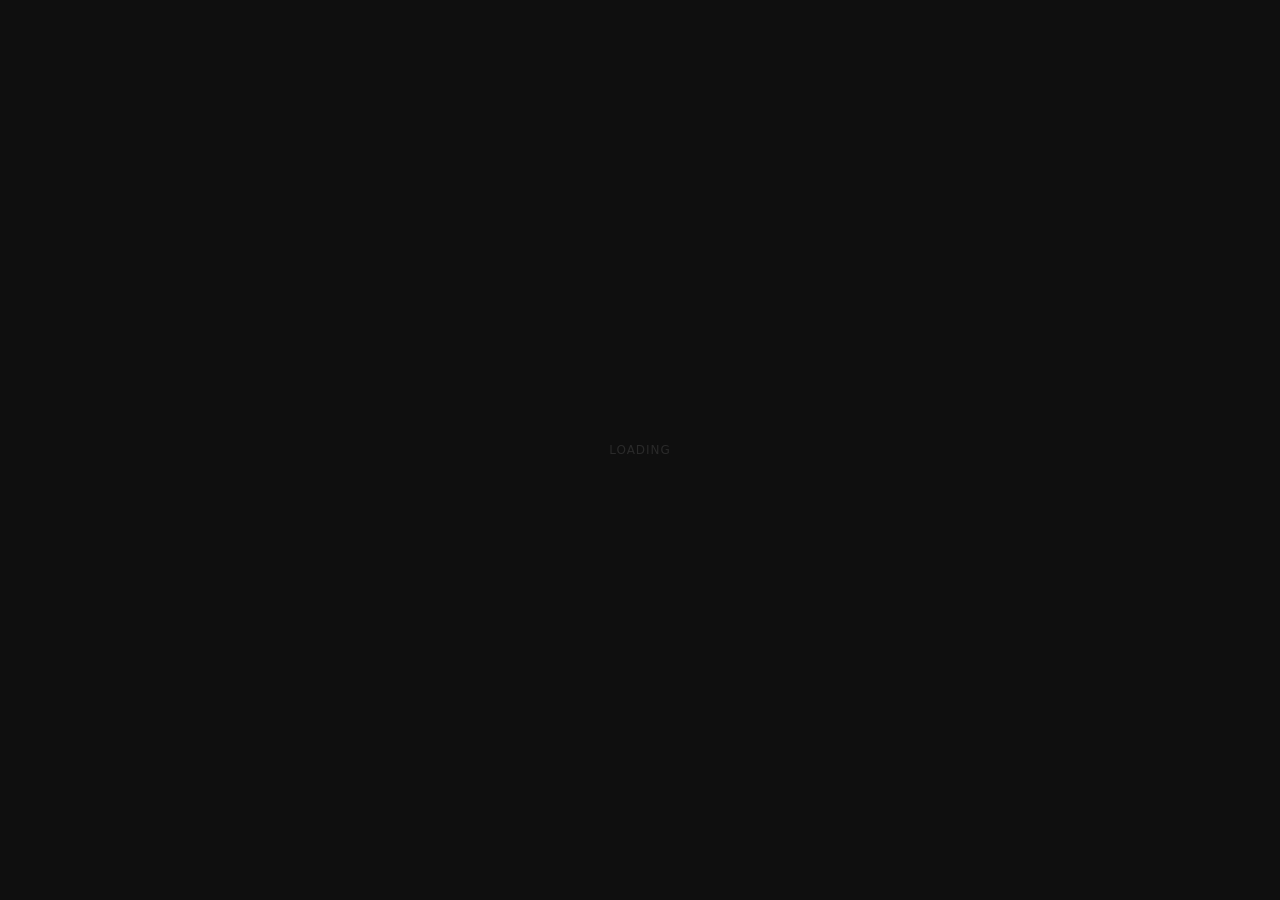
==== index.html @ 824818d0 "Initial task board deployment" ====
<!DOCTYPE html>
<html lang="en">
<head>
  <meta charset="UTF-8">
  <meta name="viewport" content="width=device-width, initial-scale=1.0">
  <title>Arun's Master Task List</title>
  <style>
    *, *::before, *::after { box-sizing: border-box; margin: 0; padding: 0; }
    html { scroll-behavior: smooth; }

    body {
      background: #0f0f0f;
      color: #e0e0e0;
      font-family: -apple-system, BlinkMacSystemFont, 'Segoe UI', 'Inter', system-ui, sans-serif;
      font-size: 14px;
      line-height: 1.5;
      min-height: 100vh;
    }

    /* ── Header ── */
    .app-header {
      position: sticky;
      top: 0;
      z-index: 50;
      background: rgba(15, 15, 15, 0.97);
      backdrop-filter: blur(14px);
      -webkit-backdrop-filter: blur(14px);
      border-bottom: 1px solid #1c1c1c;
      padding: 14px 20px;
    }

    .header-inner {
      max-width: 1160px;
      margin: 0 auto;
      display: flex;
      align-items: center;
      justify-content: space-between;
      gap: 16px;
      flex-wrap: wrap;
    }

    .header-title h1 {
      font-size: 15px;
      font-weight: 700;
      color: #f0f0f0;
      letter-spacing: -0.3px;
    }

    .header-title p {
      font-size: 11px;
      color: #505050;
      margin-top: 2px;
    }

    .header-right {
      display: flex;
      flex-direction: column;
      align-items: flex-end;
      gap: 5px;
    }

    .overall-bar {
      display: flex;
      align-items: center;
      gap: 8px;
    }

    .overall-bar .lbl { font-size: 11px; color: #606060; white-space: nowrap; }
    .overall-bar .pct { font-size: 11px; font-weight: 700; color: #4caf50; min-width: 28px; text-align: right; }

    .bar-track {
      width: 130px;
      height: 3px;
      background: #1e1e1e;
      border-radius: 2px;
      overflow: hidden;
    }

    .bar-fill {
      height: 100%;
      background: #4caf50;
      border-radius: 2px;
      transition: width 0.5s ease;
    }

    .updated-note { font-size: 10px; color: #404040; }

    /* ── Board grid ── */
    .board {
      max-width: 1160px;
      margin: 18px auto;
      padding: 0 20px 60px;
      display: grid;
      grid-template-columns: repeat(2, 1fr);
      gap: 12px;
      align-items: start;
    }

    @media (max-width: 780px) {
      .board { grid-template-columns: 1fr; padding: 0 12px 60px; }
      .header-inner { flex-direction: column; align-items: flex-start; gap: 8px; }
      .header-right { align-items: flex-start; }
      .bar-track { width: 100px; }
    }

    /* ── Section card ── */
    .section-card {
      background: #161616;
      border: 1px solid #1e1e1e;
      border-radius: 10px;
      overflow: hidden;
    }

    .completed-section { grid-column: 1 / -1; }

    .section-head {
      padding: 13px 14px 10px;
      border-bottom: 1px solid #1e1e1e;
    }

    .section-label-row {
      display: flex;
      align-items: center;
      gap: 7px;
      margin-bottom: 8px;
    }

    .s-dot { width: 7px; height: 7px; border-radius: 50%; flex-shrink: 0; }

    .s-label { font-size: 12px; font-weight: 600; letter-spacing: 0.1px; flex: 1; }

    .s-badge {
      font-size: 9px;
      font-weight: 700;
      letter-spacing: 0.5px;
      text-transform: uppercase;
      padding: 2px 7px;
      border-radius: 20px;
    }

    .section-prog { display: flex; align-items: center; gap: 7px; }
    .section-prog .cnt { font-size: 10px; color: #505050; min-width: 28px; }
    .section-prog .bar-track { flex: 1; height: 2px; }

    /* ── Task list ── */
    .tasks-wrap { padding: 5px; }

    .task-card {
      border-radius: 7px;
      border: 1px solid transparent;
      margin-bottom: 2px;
      transition: background 0.15s, border-color 0.15s;
    }

    .task-card:last-child { margin-bottom: 0; }

    .task-card:hover { background: #1b1b1b; border-color: #242424; }

    .task-card.is-done { opacity: 0.42; }
    .task-card.is-done:hover { opacity: 0.65; }

    .task-top-row {
      display: flex;
      align-items: flex-start;
      gap: 7px;
      padding: 9px 10px 9px 7px;
    }

    /* ── Custom checkbox (circle) ── */
    .cb-wrap { flex-shrink: 0; margin-top: 1px; cursor: pointer; display: flex; }
    .cb-wrap input { display: none; }

    .cb-circle {
      width: 17px;
      height: 17px;
      border-radius: 50%;
      border: 1.5px solid #2c2c2c;
      display: flex;
      align-items: center;
      justify-content: center;
      font-size: 9px;
      color: #fff;
      font-weight: bold;
      transition: all 0.15s;
      cursor: pointer;
      flex-shrink: 0;
    }

    .cb-wrap:hover .cb-circle { border-color: #4caf50; background: rgba(76,175,80,0.08); }
    .cb-wrap input:checked ~ .cb-circle { background: #4caf50; border-color: #4caf50; }

    /* ── Task info ── */
    .task-info { flex: 1; min-width: 0; cursor: pointer; user-select: none; }

    .task-name-row { display: flex; justify-content: space-between; align-items: flex-start; gap: 5px; }

    .task-name { font-size: 12.5px; font-weight: 500; color: #d8d8d8; line-height: 1.4; }
    .task-name.done { text-decoration: line-through; color: #444; }

    .expand-arrow { font-size: 8px; color: #3a3a3a; flex-shrink: 0; margin-top: 3px; transition: color 0.15s; }
    .task-card:hover .expand-arrow { color: #555; }

    .task-pills { display: flex; flex-wrap: wrap; gap: 3px; margin-top: 5px; }

    .pill {
      font-size: 9.5px;
      padding: 1px 6px;
      border-radius: 4px;
      background: #1d1d1d;
      color: #585858;
      border: 1px solid #242424;
    }

    .due-pill { font-size: 9.5px; padding: 1px 6px; border-radius: 4px; font-weight: 600; }
    .due-hot  { background: rgba(224,90,78,0.1);  color: #e05a4e; }
    .due-soon { background: rgba(212,151,58,0.1); color: #d4973a; }
    .due-norm { background: #1a1a1a; color: #505050; }
    .due-overdue {
      background: rgba(224,90,78,0.18);
      color: #e05a4e;
      border: 1px solid rgba(224,90,78,0.35);
      animation: pulse-overdue 2s ease-in-out infinite;
    }

    @keyframes pulse-overdue {
      0%, 100% { opacity: 1; }
      50%       { opacity: 0.55; }
    }

    .done-stamp { font-size: 9.5px; color: #4caf50; opacity: 0.6; }

    .mini-prog { height: 1.5px; background: #1e1e1e; border-radius: 1px; margin-top: 6px; overflow: hidden; }
    .mini-fill { height: 100%; border-radius: 1px; transition: width 0.35s ease; }

    /* ── Expanded body ── */
    .task-expanded { padding: 0 10px 10px 31px; }

    .task-desc {
      font-size: 11.5px;
      color: #505050;
      line-height: 1.55;
      padding: 8px 0;
      border-top: 1px solid #1c1c1c;
      border-bottom: 1px solid #1c1c1c;
      margin-bottom: 7px;
    }

    /* ── Steps ── */
    .steps { display: flex; flex-direction: column; }

    .step-row {
      display: flex;
      align-items: flex-start;
      gap: 7px;
      padding: 4px 0;
      cursor: pointer;
    }

    .step-row input { display: none; }

    .step-box {
      width: 13px;
      height: 13px;
      border-radius: 3px;
      border: 1px solid #282828;
      flex-shrink: 0;
      margin-top: 1px;
      display: flex;
      align-items: center;
      justify-content: center;
      font-size: 8px;
      color: #888;
      font-weight: bold;
      transition: all 0.15s;
    }

    .step-row:hover .step-box { border-color: #3a3a3a; }
    .step-row input:checked ~ .step-box { background: #242424; border-color: #363636; }

    .step-txt { font-size: 11.5px; color: #686868; line-height: 1.4; }
    .step-row.done .step-txt { text-decoration: line-through; color: #383838; }

    /* ── Empty state ── */
    .all-done-msg { text-align: center; padding: 16px; font-size: 11px; opacity: 0.45; }

    /* ── Scrollbar ── */
    ::-webkit-scrollbar { width: 5px; }
    ::-webkit-scrollbar-track { background: transparent; }
    ::-webkit-scrollbar-thumb { background: #252525; border-radius: 3px; }
    ::-webkit-scrollbar-thumb:hover { background: #333; }
  </style>
</head>
<body>
  <div id="app">
    <div style="display:flex;align-items:center;justify-content:center;height:100vh;color:#2a2a2a;font-size:12px;letter-spacing:0.08em">
      LOADING
    </div>
  </div>
  <script src="app.js"></script>
</body>
</html>
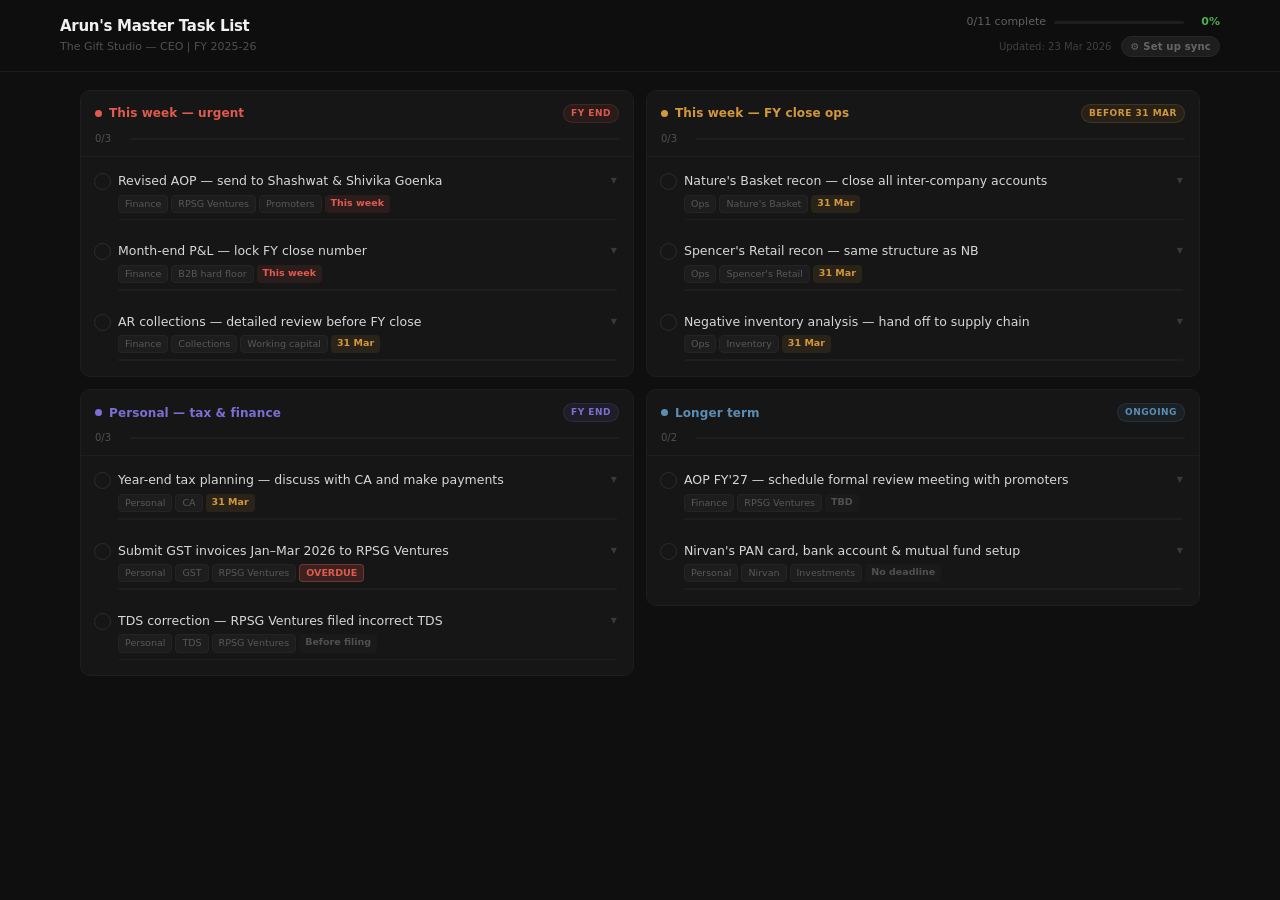
==== commit e43bb257: "Add cross-device sync via state.json" ====
--- a/index.html
+++ b/index.html
@@ -83,7 +83,7 @@
       transition: width 0.5s ease;
     }
 
-    .updated-note { font-size: 10px; color: #404040; }
+    .updated-note { font-size: 10px; color: #404040; white-space: nowrap; }
 
     /* ── Board grid ── */
     .board {
@@ -282,6 +282,160 @@
 
     /* ── Empty state ── */
     .all-done-msg { text-align: center; padding: 16px; font-size: 11px; opacity: 0.45; }
+
+    /* ── Header meta row (updated + sync pill) ── */
+    .header-meta-row {
+      display: flex;
+      align-items: center;
+      gap: 10px;
+    }
+
+    /* ── Sync pill ── */
+    .sync-pill {
+      font-size: 10px;
+      font-weight: 600;
+      padding: 2px 8px;
+      border-radius: 20px;
+      cursor: pointer;
+      letter-spacing: 0.2px;
+      white-space: nowrap;
+      transition: opacity 0.2s;
+      user-select: none;
+      border: 1px solid transparent;
+    }
+
+    .sync-pill.idle    { color: #4caf50; background: #4caf5014; border-color: #4caf5028; }
+    .sync-pill.syncing { color: #d4973a; background: #d4973a14; border-color: #d4973a28; }
+    .sync-pill.synced  { color: #4caf50; background: #4caf5018; border-color: #4caf5030; }
+    .sync-pill.error   { color: #e05a4e; background: #e05a4e14; border-color: #e05a4e30; }
+    .sync-pill.no-token { color: #666; background: #1e1e1e; border-color: #282828; }
+    .sync-pill:hover   { opacity: 0.8; }
+
+    .spin {
+      display: inline-block;
+      animation: spin 1s linear infinite;
+    }
+
+    @keyframes spin {
+      from { transform: rotate(0deg); }
+      to   { transform: rotate(360deg); }
+    }
+
+    /* ── Token modal ── */
+    .modal-overlay {
+      position: fixed;
+      inset: 0;
+      background: rgba(0,0,0,0.75);
+      z-index: 200;
+      display: flex;
+      align-items: center;
+      justify-content: center;
+      padding: 20px;
+      opacity: 0;
+      transition: opacity 0.2s ease;
+    }
+
+    .modal-overlay.open { opacity: 1; }
+
+    .modal-card {
+      background: #1a1a1a;
+      border: 1px solid #2a2a2a;
+      border-radius: 12px;
+      padding: 24px;
+      max-width: 420px;
+      width: 100%;
+      transform: translateY(8px);
+      transition: transform 0.2s ease;
+    }
+
+    .modal-overlay.open .modal-card { transform: translateY(0); }
+
+    .modal-card h3 {
+      font-size: 14px;
+      font-weight: 700;
+      color: #f0f0f0;
+      margin-bottom: 10px;
+    }
+
+    .modal-card > p {
+      font-size: 12px;
+      color: #606060;
+      line-height: 1.55;
+      margin-bottom: 16px;
+    }
+
+    .modal-card strong { color: #909090; font-weight: 600; }
+
+    .modal-card input[type="password"] {
+      width: 100%;
+      background: #111;
+      border: 1px solid #2e2e2e;
+      border-radius: 7px;
+      padding: 9px 12px;
+      color: #e0e0e0;
+      font-size: 13px;
+      font-family: 'SF Mono', 'Fira Code', monospace;
+      outline: none;
+      margin-bottom: 14px;
+      transition: border-color 0.15s;
+    }
+
+    .modal-card input[type="password"]:focus { border-color: #4caf50; }
+
+    .modal-btns {
+      display: flex;
+      gap: 8px;
+      flex-wrap: wrap;
+    }
+
+    .btn-primary {
+      background: #4caf50;
+      color: #000;
+      border: none;
+      border-radius: 7px;
+      padding: 8px 16px;
+      font-size: 12px;
+      font-weight: 700;
+      cursor: pointer;
+      transition: opacity 0.15s;
+    }
+
+    .btn-primary:hover { opacity: 0.85; }
+
+    .btn-secondary {
+      background: transparent;
+      color: #e05a4e;
+      border: 1px solid #e05a4e40;
+      border-radius: 7px;
+      padding: 8px 14px;
+      font-size: 12px;
+      font-weight: 600;
+      cursor: pointer;
+      transition: background 0.15s;
+    }
+
+    .btn-secondary:hover { background: #e05a4e12; }
+
+    .btn-cancel {
+      background: transparent;
+      color: #505050;
+      border: 1px solid #282828;
+      border-radius: 7px;
+      padding: 8px 14px;
+      font-size: 12px;
+      cursor: pointer;
+      transition: border-color 0.15s;
+      margin-left: auto;
+    }
+
+    .btn-cancel:hover { border-color: #404040; color: #888; }
+
+    .modal-note {
+      font-size: 10px !important;
+      color: #383838 !important;
+      margin-top: 14px !important;
+      margin-bottom: 0 !important;
+    }
 
     /* ── Scrollbar ── */
     ::-webkit-scrollbar { width: 5px; }
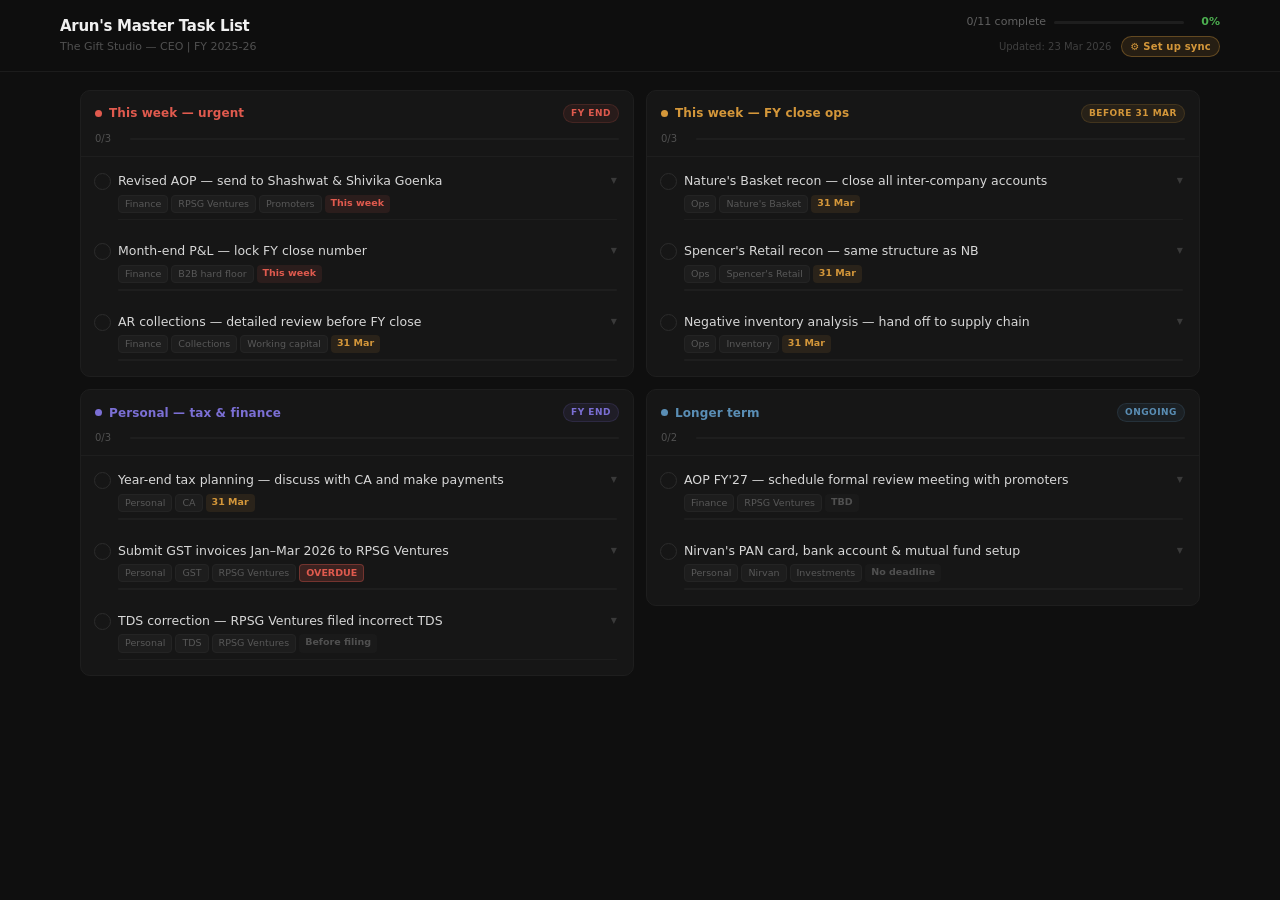
==== commit b5ffc3a1: "Fix sync pill visibility — no-token state was invisible" ====
--- a/index.html
+++ b/index.html
@@ -308,7 +308,7 @@
     .sync-pill.syncing { color: #d4973a; background: #d4973a14; border-color: #d4973a28; }
     .sync-pill.synced  { color: #4caf50; background: #4caf5018; border-color: #4caf5030; }
     .sync-pill.error   { color: #e05a4e; background: #e05a4e14; border-color: #e05a4e30; }
-    .sync-pill.no-token { color: #666; background: #1e1e1e; border-color: #282828; }
+    .sync-pill.no-token { color: #d4973a; background: rgba(212,151,58,0.12); border-color: rgba(212,151,58,0.35); }
     .sync-pill:hover   { opacity: 0.8; }
 
     .spin {
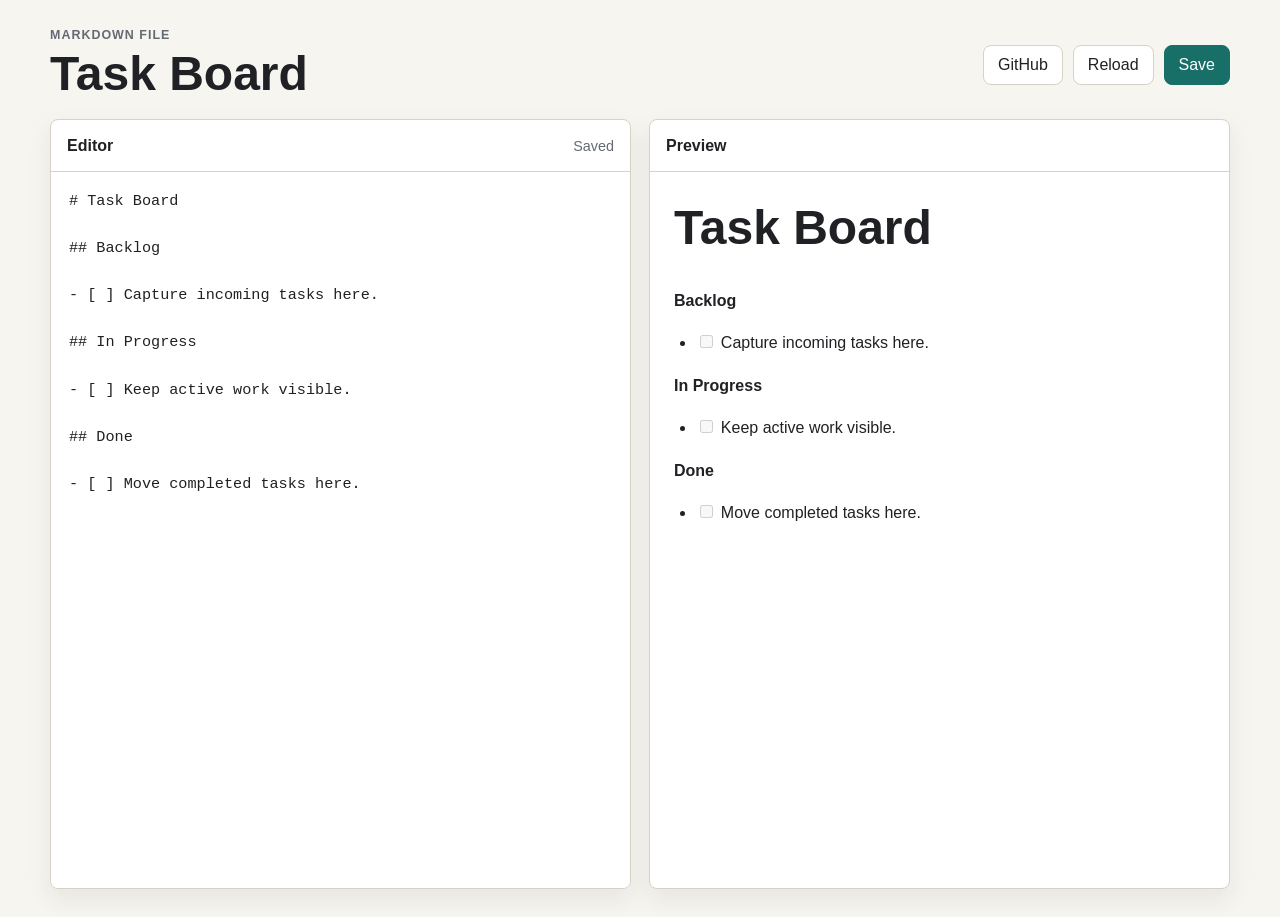
==== commit 835dc52b: "New Structure - simple markdown task board served in a webpage" ====
--- a/index.html
+++ b/index.html
@@ -1,455 +1,43 @@
-<!DOCTYPE html>
+<!doctype html>
 <html lang="en">
-<head>
-  <meta charset="UTF-8">
-  <meta name="viewport" content="width=device-width, initial-scale=1.0">
-  <title>Arun's Master Task List</title>
-  <style>
-    *, *::before, *::after { box-sizing: border-box; margin: 0; padding: 0; }
-    html { scroll-behavior: smooth; }
+  <head>
+    <meta charset="utf-8">
+    <meta name="viewport" content="width=device-width, initial-scale=1">
+    <title>Task Board</title>
+    <link rel="stylesheet" href="public/styles.css">
+  </head>
+  <body>
+    <main class="app-shell">
+      <header class="topbar">
+        <div>
+          <p class="eyebrow">Markdown File</p>
+          <h1>Task Board</h1>
+        </div>
+        <div class="actions">
+          <a class="button-link" href="https://github.com/arundevanathan/arun-task-list/edit/main/TASK_BOARD.md">GitHub</a>
+          <button id="reloadButton" type="button">Reload</button>
+          <button id="saveButton" class="primary" type="button">Save</button>
+        </div>
+      </header>
 
-    body {
-      background: #0f0f0f;
-      color: #e0e0e0;
-      font-family: -apple-system, BlinkMacSystemFont, 'Segoe UI', 'Inter', system-ui, sans-serif;
-      font-size: 14px;
-      line-height: 1.5;
-      min-height: 100vh;
-    }
+      <section class="workspace" aria-label="Task board editor">
+        <div class="pane">
+          <div class="pane-header">
+            <h2>Editor</h2>
+            <span id="saveState" class="status">Loading...</span>
+          </div>
+          <textarea id="editor" spellcheck="true" aria-label="Task board markdown"></textarea>
+        </div>
 
-    /* ── Header ── */
-    .app-header {
-      position: sticky;
-      top: 0;
-      z-index: 50;
-      background: rgba(15, 15, 15, 0.97);
-      backdrop-filter: blur(14px);
-      -webkit-backdrop-filter: blur(14px);
-      border-bottom: 1px solid #1c1c1c;
-      padding: 14px 20px;
-    }
+        <div class="pane preview-pane">
+          <div class="pane-header">
+            <h2>Preview</h2>
+          </div>
+          <article id="preview" class="preview"></article>
+        </div>
+      </section>
+    </main>
 
-    .header-inner {
-      max-width: 1160px;
-      margin: 0 auto;
-      display: flex;
-      align-items: center;
-      justify-content: space-between;
-      gap: 16px;
-      flex-wrap: wrap;
-    }
-
-    .header-title h1 {
-      font-size: 15px;
-      font-weight: 700;
-      color: #f0f0f0;
-      letter-spacing: -0.3px;
-    }
-
-    .header-title p {
-      font-size: 11px;
-      color: #505050;
-      margin-top: 2px;
-    }
-
-    .header-right {
-      display: flex;
-      flex-direction: column;
-      align-items: flex-end;
-      gap: 5px;
-    }
-
-    .overall-bar {
-      display: flex;
-      align-items: center;
-      gap: 8px;
-    }
-
-    .overall-bar .lbl { font-size: 11px; color: #606060; white-space: nowrap; }
-    .overall-bar .pct { font-size: 11px; font-weight: 700; color: #4caf50; min-width: 28px; text-align: right; }
-
-    .bar-track {
-      width: 130px;
-      height: 3px;
-      background: #1e1e1e;
-      border-radius: 2px;
-      overflow: hidden;
-    }
-
-    .bar-fill {
-      height: 100%;
-      background: #4caf50;
-      border-radius: 2px;
-      transition: width 0.5s ease;
-    }
-
-    .updated-note { font-size: 10px; color: #404040; white-space: nowrap; }
-
-    /* ── Board grid ── */
-    .board {
-      max-width: 1160px;
-      margin: 18px auto;
-      padding: 0 20px 60px;
-      display: grid;
-      grid-template-columns: repeat(2, 1fr);
-      gap: 12px;
-      align-items: start;
-    }
-
-    @media (max-width: 780px) {
-      .board { grid-template-columns: 1fr; padding: 0 12px 60px; }
-      .header-inner { flex-direction: column; align-items: flex-start; gap: 8px; }
-      .header-right { align-items: flex-start; }
-      .bar-track { width: 100px; }
-    }
-
-    /* ── Section card ── */
-    .section-card {
-      background: #161616;
-      border: 1px solid #1e1e1e;
-      border-radius: 10px;
-      overflow: hidden;
-    }
-
-    .completed-section { grid-column: 1 / -1; }
-
-    .section-head {
-      padding: 13px 14px 10px;
-      border-bottom: 1px solid #1e1e1e;
-    }
-
-    .section-label-row {
-      display: flex;
-      align-items: center;
-      gap: 7px;
-      margin-bottom: 8px;
-    }
-
-    .s-dot { width: 7px; height: 7px; border-radius: 50%; flex-shrink: 0; }
-
-    .s-label { font-size: 12px; font-weight: 600; letter-spacing: 0.1px; flex: 1; }
-
-    .s-badge {
-      font-size: 9px;
-      font-weight: 700;
-      letter-spacing: 0.5px;
-      text-transform: uppercase;
-      padding: 2px 7px;
-      border-radius: 20px;
-    }
-
-    .section-prog { display: flex; align-items: center; gap: 7px; }
-    .section-prog .cnt { font-size: 10px; color: #505050; min-width: 28px; }
-    .section-prog .bar-track { flex: 1; height: 2px; }
-
-    /* ── Task list ── */
-    .tasks-wrap { padding: 5px; }
-
-    .task-card {
-      border-radius: 7px;
-      border: 1px solid transparent;
-      margin-bottom: 2px;
-      transition: background 0.15s, border-color 0.15s;
-    }
-
-    .task-card:last-child { margin-bottom: 0; }
-
-    .task-card:hover { background: #1b1b1b; border-color: #242424; }
-
-    .task-card.is-done { opacity: 0.42; }
-    .task-card.is-done:hover { opacity: 0.65; }
-
-    .task-top-row {
-      display: flex;
-      align-items: flex-start;
-      gap: 7px;
-      padding: 9px 10px 9px 7px;
-    }
-
-    /* ── Custom checkbox (circle) ── */
-    .cb-wrap { flex-shrink: 0; margin-top: 1px; cursor: pointer; display: flex; }
-    .cb-wrap input { display: none; }
-
-    .cb-circle {
-      width: 17px;
-      height: 17px;
-      border-radius: 50%;
-      border: 1.5px solid #2c2c2c;
-      display: flex;
-      align-items: center;
-      justify-content: center;
-      font-size: 9px;
-      color: #fff;
-      font-weight: bold;
-      transition: all 0.15s;
-      cursor: pointer;
-      flex-shrink: 0;
-    }
-
-    .cb-wrap:hover .cb-circle { border-color: #4caf50; background: rgba(76,175,80,0.08); }
-    .cb-wrap input:checked ~ .cb-circle { background: #4caf50; border-color: #4caf50; }
-
-    /* ── Task info ── */
-    .task-info { flex: 1; min-width: 0; cursor: pointer; user-select: none; }
-
-    .task-name-row { display: flex; justify-content: space-between; align-items: flex-start; gap: 5px; }
-
-    .task-name { font-size: 12.5px; font-weight: 500; color: #d8d8d8; line-height: 1.4; }
-    .task-name.done { text-decoration: line-through; color: #444; }
-
-    .expand-arrow { font-size: 8px; color: #3a3a3a; flex-shrink: 0; margin-top: 3px; transition: color 0.15s; }
-    .task-card:hover .expand-arrow { color: #555; }
-
-    .task-pills { display: flex; flex-wrap: wrap; gap: 3px; margin-top: 5px; }
-
-    .pill {
-      font-size: 9.5px;
-      padding: 1px 6px;
-      border-radius: 4px;
-      background: #1d1d1d;
-      color: #585858;
-      border: 1px solid #242424;
-    }
-
-    .due-pill { font-size: 9.5px; padding: 1px 6px; border-radius: 4px; font-weight: 600; }
-    .due-hot  { background: rgba(224,90,78,0.1);  color: #e05a4e; }
-    .due-soon { background: rgba(212,151,58,0.1); color: #d4973a; }
-    .due-norm { background: #1a1a1a; color: #505050; }
-    .due-overdue {
-      background: rgba(224,90,78,0.18);
-      color: #e05a4e;
-      border: 1px solid rgba(224,90,78,0.35);
-      animation: pulse-overdue 2s ease-in-out infinite;
-    }
-
-    @keyframes pulse-overdue {
-      0%, 100% { opacity: 1; }
-      50%       { opacity: 0.55; }
-    }
-
-    .done-stamp { font-size: 9.5px; color: #4caf50; opacity: 0.6; }
-
-    .mini-prog { height: 1.5px; background: #1e1e1e; border-radius: 1px; margin-top: 6px; overflow: hidden; }
-    .mini-fill { height: 100%; border-radius: 1px; transition: width 0.35s ease; }
-
-    /* ── Expanded body ── */
-    .task-expanded { padding: 0 10px 10px 31px; }
-
-    .task-desc {
-      font-size: 11.5px;
-      color: #505050;
-      line-height: 1.55;
-      padding: 8px 0;
-      border-top: 1px solid #1c1c1c;
-      border-bottom: 1px solid #1c1c1c;
-      margin-bottom: 7px;
-    }
-
-    /* ── Steps ── */
-    .steps { display: flex; flex-direction: column; }
-
-    .step-row {
-      display: flex;
-      align-items: flex-start;
-      gap: 7px;
-      padding: 4px 0;
-      cursor: pointer;
-    }
-
-    .step-row input { display: none; }
-
-    .step-box {
-      width: 13px;
-      height: 13px;
-      border-radius: 3px;
-      border: 1px solid #282828;
-      flex-shrink: 0;
-      margin-top: 1px;
-      display: flex;
-      align-items: center;
-      justify-content: center;
-      font-size: 8px;
-      color: #888;
-      font-weight: bold;
-      transition: all 0.15s;
-    }
-
-    .step-row:hover .step-box { border-color: #3a3a3a; }
-    .step-row input:checked ~ .step-box { background: #242424; border-color: #363636; }
-
-    .step-txt { font-size: 11.5px; color: #686868; line-height: 1.4; }
-    .step-row.done .step-txt { text-decoration: line-through; color: #383838; }
-
-    /* ── Empty state ── */
-    .all-done-msg { text-align: center; padding: 16px; font-size: 11px; opacity: 0.45; }
-
-    /* ── Header meta row (updated + sync pill) ── */
-    .header-meta-row {
-      display: flex;
-      align-items: center;
-      gap: 10px;
-    }
-
-    /* ── Sync pill ── */
-    .sync-pill {
-      font-size: 10px;
-      font-weight: 600;
-      padding: 2px 8px;
-      border-radius: 20px;
-      cursor: pointer;
-      letter-spacing: 0.2px;
-      white-space: nowrap;
-      transition: opacity 0.2s;
-      user-select: none;
-      border: 1px solid transparent;
-    }
-
-    .sync-pill.idle    { color: #4caf50; background: #4caf5014; border-color: #4caf5028; }
-    .sync-pill.syncing { color: #d4973a; background: #d4973a14; border-color: #d4973a28; }
-    .sync-pill.synced  { color: #4caf50; background: #4caf5018; border-color: #4caf5030; }
-    .sync-pill.error   { color: #e05a4e; background: #e05a4e14; border-color: #e05a4e30; }
-    .sync-pill.no-token { color: #d4973a; background: rgba(212,151,58,0.12); border-color: rgba(212,151,58,0.35); }
-    .sync-pill:hover   { opacity: 0.8; }
-
-    .spin {
-      display: inline-block;
-      animation: spin 1s linear infinite;
-    }
-
-    @keyframes spin {
-      from { transform: rotate(0deg); }
-      to   { transform: rotate(360deg); }
-    }
-
-    /* ── Token modal ── */
-    .modal-overlay {
-      position: fixed;
-      inset: 0;
-      background: rgba(0,0,0,0.75);
-      z-index: 200;
-      display: flex;
-      align-items: center;
-      justify-content: center;
-      padding: 20px;
-      opacity: 0;
-      transition: opacity 0.2s ease;
-    }
-
-    .modal-overlay.open { opacity: 1; }
-
-    .modal-card {
-      background: #1a1a1a;
-      border: 1px solid #2a2a2a;
-      border-radius: 12px;
-      padding: 24px;
-      max-width: 420px;
-      width: 100%;
-      transform: translateY(8px);
-      transition: transform 0.2s ease;
-    }
-
-    .modal-overlay.open .modal-card { transform: translateY(0); }
-
-    .modal-card h3 {
-      font-size: 14px;
-      font-weight: 700;
-      color: #f0f0f0;
-      margin-bottom: 10px;
-    }
-
-    .modal-card > p {
-      font-size: 12px;
-      color: #606060;
-      line-height: 1.55;
-      margin-bottom: 16px;
-    }
-
-    .modal-card strong { color: #909090; font-weight: 600; }
-
-    .modal-card input[type="password"] {
-      width: 100%;
-      background: #111;
-      border: 1px solid #2e2e2e;
-      border-radius: 7px;
-      padding: 9px 12px;
-      color: #e0e0e0;
-      font-size: 13px;
-      font-family: 'SF Mono', 'Fira Code', monospace;
-      outline: none;
-      margin-bottom: 14px;
-      transition: border-color 0.15s;
-    }
-
-    .modal-card input[type="password"]:focus { border-color: #4caf50; }
-
-    .modal-btns {
-      display: flex;
-      gap: 8px;
-      flex-wrap: wrap;
-    }
-
-    .btn-primary {
-      background: #4caf50;
-      color: #000;
-      border: none;
-      border-radius: 7px;
-      padding: 8px 16px;
-      font-size: 12px;
-      font-weight: 700;
-      cursor: pointer;
-      transition: opacity 0.15s;
-    }
-
-    .btn-primary:hover { opacity: 0.85; }
-
-    .btn-secondary {
-      background: transparent;
-      color: #e05a4e;
-      border: 1px solid #e05a4e40;
-      border-radius: 7px;
-      padding: 8px 14px;
-      font-size: 12px;
-      font-weight: 600;
-      cursor: pointer;
-      transition: background 0.15s;
-    }
-
-    .btn-secondary:hover { background: #e05a4e12; }
-
-    .btn-cancel {
-      background: transparent;
-      color: #505050;
-      border: 1px solid #282828;
-      border-radius: 7px;
-      padding: 8px 14px;
-      font-size: 12px;
-      cursor: pointer;
-      transition: border-color 0.15s;
-      margin-left: auto;
-    }
-
-    .btn-cancel:hover { border-color: #404040; color: #888; }
-
-    .modal-note {
-      font-size: 10px !important;
-      color: #383838 !important;
-      margin-top: 14px !important;
-      margin-bottom: 0 !important;
-    }
-
-    /* ── Scrollbar ── */
-    ::-webkit-scrollbar { width: 5px; }
-    ::-webkit-scrollbar-track { background: transparent; }
-    ::-webkit-scrollbar-thumb { background: #252525; border-radius: 3px; }
-    ::-webkit-scrollbar-thumb:hover { background: #333; }
-  </style>
-</head>
-<body>
-  <div id="app">
-    <div style="display:flex;align-items:center;justify-content:center;height:100vh;color:#2a2a2a;font-size:12px;letter-spacing:0.08em">
-      LOADING
-    </div>
-  </div>
-  <script src="app.js"></script>
-</body>
+    <script src="public/app.js"></script>
+  </body>
 </html>
--- a/public/styles.css
+++ b/public/styles.css
@@ -0,0 +1,210 @@
+:root {
+  color-scheme: light;
+  --bg: #f7f5f0;
+  --panel: #ffffff;
+  --ink: #202124;
+  --muted: #646a73;
+  --line: #d8d1c7;
+  --accent: #176f68;
+  --accent-dark: #0f514c;
+  --shadow: 0 10px 24px rgba(32, 33, 36, 0.08);
+}
+
+* {
+  box-sizing: border-box;
+}
+
+body {
+  margin: 0;
+  min-height: 100vh;
+  background: var(--bg);
+  color: var(--ink);
+  font-family: Arial, Helvetica, sans-serif;
+}
+
+button,
+a.button-link,
+textarea {
+  font: inherit;
+}
+
+.app-shell {
+  width: min(1180px, calc(100vw - 32px));
+  margin: 0 auto;
+  padding: 28px 0;
+}
+
+.topbar {
+  display: flex;
+  align-items: center;
+  justify-content: space-between;
+  gap: 18px;
+  margin-bottom: 18px;
+}
+
+.eyebrow {
+  margin: 0 0 4px;
+  color: var(--muted);
+  font-size: 0.78rem;
+  font-weight: 700;
+  letter-spacing: 0.08em;
+  text-transform: uppercase;
+}
+
+h1,
+h2 {
+  margin: 0;
+  letter-spacing: 0;
+}
+
+h1 {
+  font-size: clamp(1.8rem, 4vw, 3rem);
+}
+
+h2 {
+  font-size: 1rem;
+}
+
+.actions {
+  display: flex;
+  gap: 10px;
+}
+
+button,
+a.button-link {
+  display: inline-flex;
+  align-items: center;
+  justify-content: center;
+  min-height: 40px;
+  border: 1px solid var(--line);
+  border-radius: 8px;
+  background: #ffffff;
+  color: var(--ink);
+  cursor: pointer;
+  padding: 0 14px;
+  text-decoration: none;
+}
+
+button:hover,
+a.button-link:hover {
+  border-color: var(--accent);
+}
+
+button.primary {
+  border-color: var(--accent);
+  background: var(--accent);
+  color: #ffffff;
+}
+
+button.primary:hover {
+  background: var(--accent-dark);
+}
+
+.workspace {
+  display: grid;
+  grid-template-columns: minmax(0, 1fr) minmax(0, 1fr);
+  gap: 18px;
+  min-height: calc(100vh - 130px);
+}
+
+.pane {
+  display: flex;
+  min-height: 560px;
+  flex-direction: column;
+  overflow: hidden;
+  border: 1px solid var(--line);
+  border-radius: 8px;
+  background: var(--panel);
+  box-shadow: var(--shadow);
+}
+
+.pane-header {
+  display: flex;
+  min-height: 52px;
+  align-items: center;
+  justify-content: space-between;
+  gap: 12px;
+  border-bottom: 1px solid var(--line);
+  padding: 0 16px;
+}
+
+.status {
+  color: var(--muted);
+  font-size: 0.9rem;
+  white-space: nowrap;
+}
+
+textarea {
+  width: 100%;
+  flex: 1;
+  resize: none;
+  border: 0;
+  outline: 0;
+  padding: 18px;
+  color: var(--ink);
+  font-family: Consolas, "Liberation Mono", monospace;
+  font-size: 0.95rem;
+  line-height: 1.55;
+}
+
+.preview {
+  flex: 1;
+  overflow: auto;
+  padding: 18px 24px;
+  line-height: 1.6;
+}
+
+.preview h1,
+.preview h2,
+.preview h3 {
+  margin: 1.1em 0 0.45em;
+}
+
+.preview h1:first-child,
+.preview h2:first-child,
+.preview h3:first-child {
+  margin-top: 0;
+}
+
+.preview ul {
+  padding-left: 1.4rem;
+}
+
+.preview li {
+  margin: 0.35rem 0;
+}
+
+.preview code {
+  border-radius: 4px;
+  background: #eef1ef;
+  padding: 0.1rem 0.25rem;
+  font-family: Consolas, "Liberation Mono", monospace;
+}
+
+.task-complete {
+  color: var(--muted);
+  text-decoration: line-through;
+}
+
+@media (max-width: 820px) {
+  .topbar {
+    align-items: flex-start;
+    flex-direction: column;
+  }
+
+  .actions {
+    width: 100%;
+  }
+
+  .actions button {
+    flex: 1;
+  }
+
+  .workspace {
+    grid-template-columns: 1fr;
+  }
+
+  .pane {
+    min-height: 420px;
+  }
+}
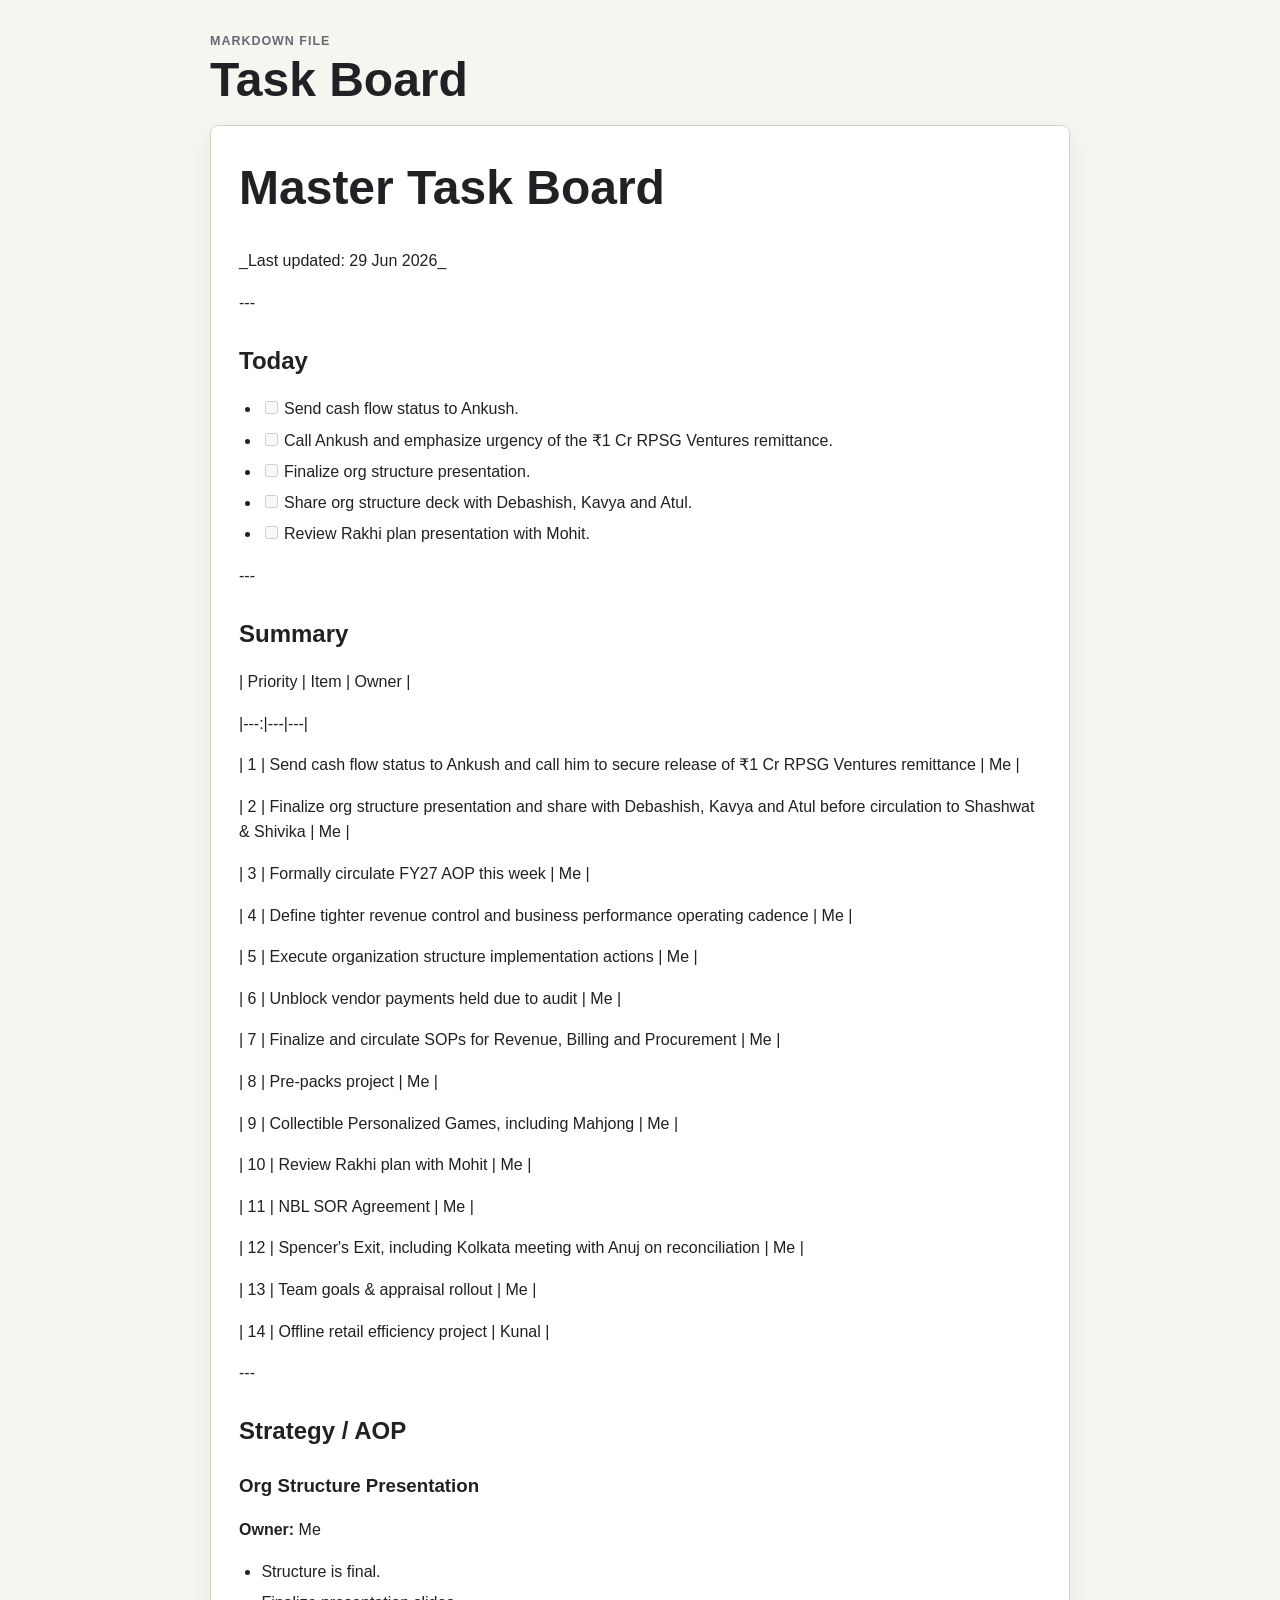
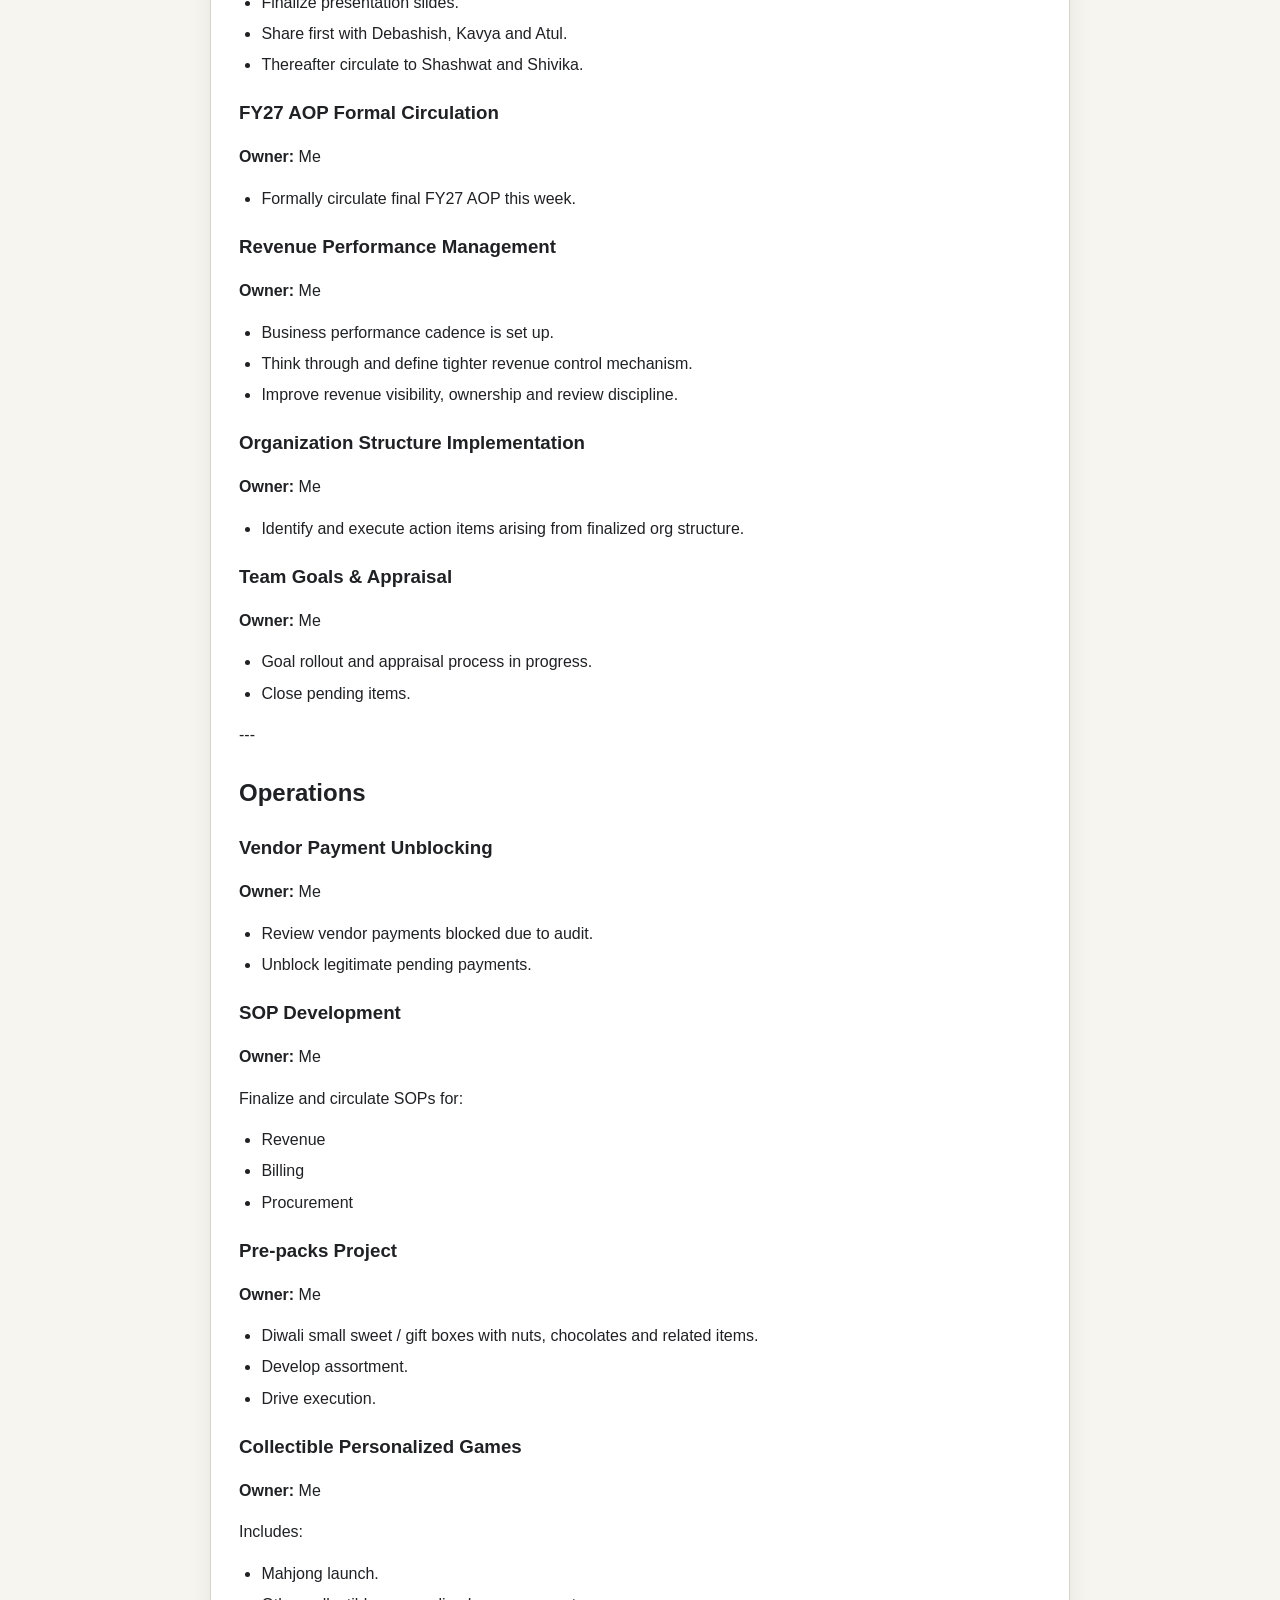
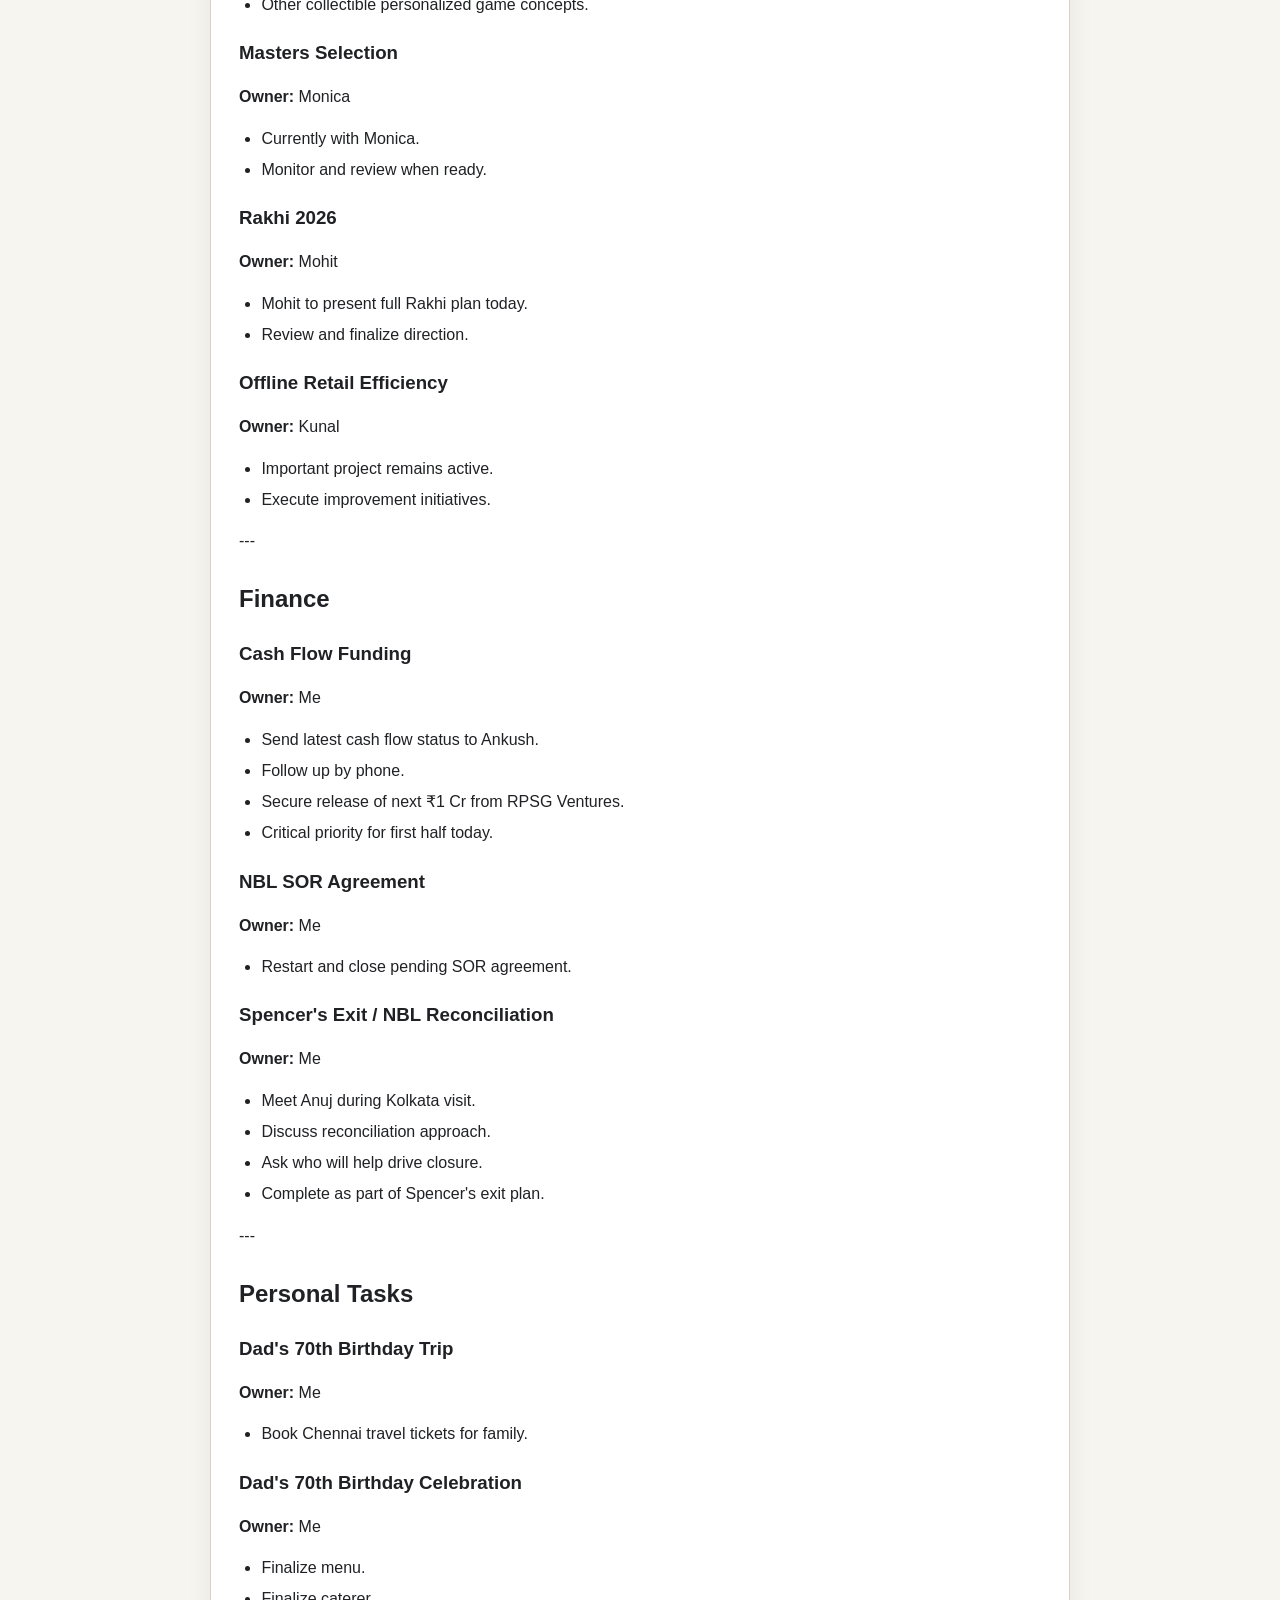
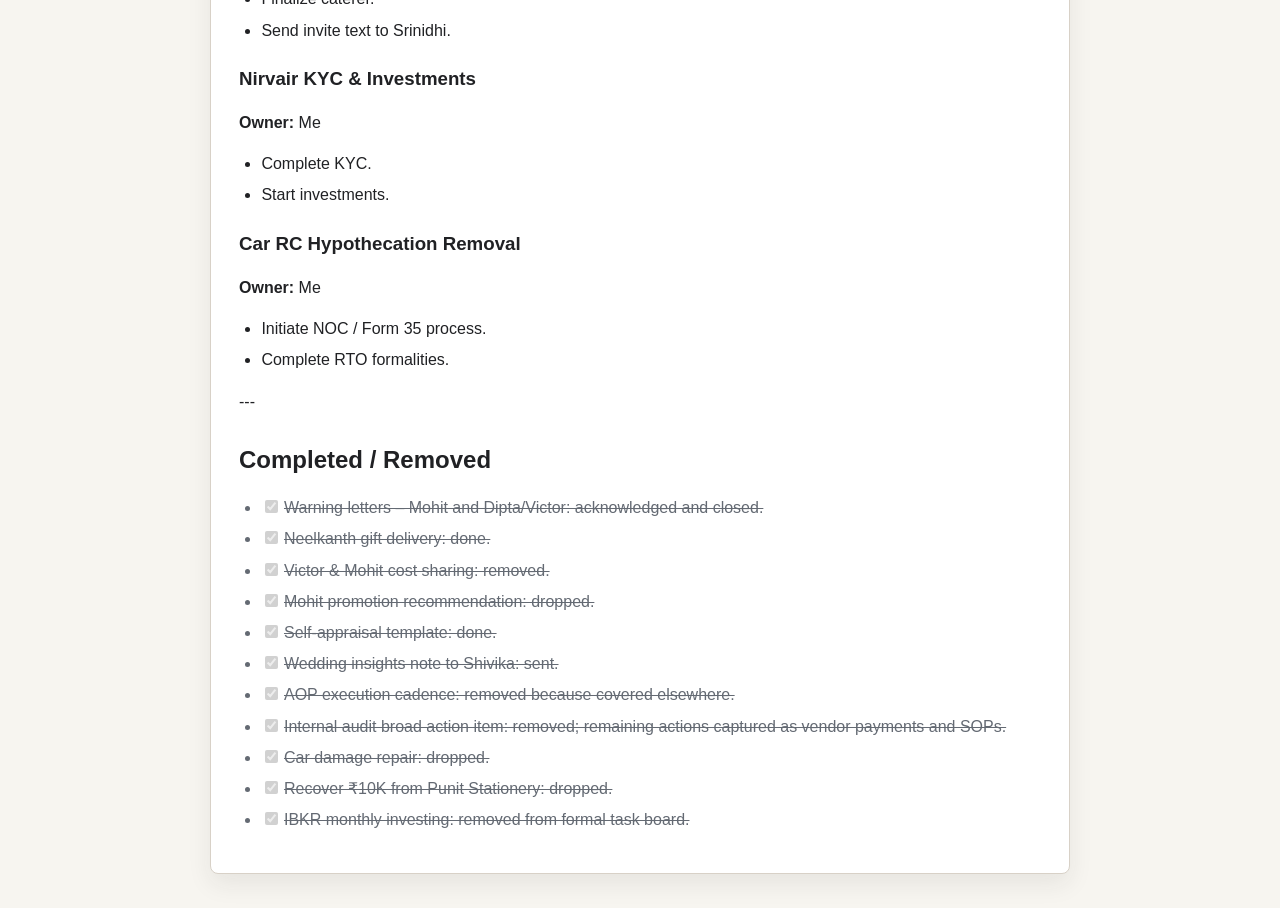
==== commit d06b3c21: "serve taskboard as a simple webpage view" ====
--- a/index.html
+++ b/index.html
@@ -4,40 +4,214 @@
     <meta charset="utf-8">
     <meta name="viewport" content="width=device-width, initial-scale=1">
     <title>Task Board</title>
-    <link rel="stylesheet" href="public/styles.css">
+    <style>
+      :root {
+        color-scheme: light;
+        --bg: #f7f5f0;
+        --panel: #ffffff;
+        --ink: #202124;
+        --muted: #646a73;
+        --line: #d8d1c7;
+        --accent: #176f68;
+        --shadow: 0 10px 24px rgba(32, 33, 36, 0.08);
+      }
+
+      * {
+        box-sizing: border-box;
+      }
+
+      body {
+        margin: 0;
+        min-height: 100vh;
+        background: var(--bg);
+        color: var(--ink);
+        font-family: Arial, Helvetica, sans-serif;
+      }
+
+      main {
+        width: min(860px, calc(100vw - 32px));
+        margin: 0 auto;
+        padding: 34px 0;
+      }
+
+      header {
+        margin-bottom: 18px;
+      }
+
+      .eyebrow {
+        margin: 0 0 4px;
+        color: var(--muted);
+        font-size: 0.78rem;
+        font-weight: 700;
+        letter-spacing: 0.08em;
+        text-transform: uppercase;
+      }
+
+      h1,
+      h2,
+      h3 {
+        letter-spacing: 0;
+      }
+
+      h1 {
+        margin: 0;
+        font-size: clamp(1.9rem, 5vw, 3rem);
+      }
+
+      article {
+        min-height: 420px;
+        border: 1px solid var(--line);
+        border-radius: 8px;
+        background: var(--panel);
+        box-shadow: var(--shadow);
+        padding: 24px 28px;
+        line-height: 1.6;
+      }
+
+      article h1,
+      article h2,
+      article h3 {
+        margin: 1.1em 0 0.45em;
+      }
+
+      article h1:first-child,
+      article h2:first-child,
+      article h3:first-child {
+        margin-top: 0;
+      }
+
+      article ul {
+        padding-left: 1.4rem;
+      }
+
+      article li {
+        margin: 0.35rem 0;
+      }
+
+      article code {
+        border-radius: 4px;
+        background: #eef1ef;
+        padding: 0.1rem 0.25rem;
+        font-family: Consolas, "Liberation Mono", monospace;
+      }
+
+      input[type="checkbox"] {
+        margin-right: 0.35rem;
+      }
+
+      .task-complete {
+        color: var(--muted);
+        text-decoration: line-through;
+      }
+
+      .status {
+        color: var(--muted);
+      }
+    </style>
   </head>
   <body>
-    <main class="app-shell">
-      <header class="topbar">
-        <div>
-          <p class="eyebrow">Markdown File</p>
-          <h1>Task Board</h1>
-        </div>
-        <div class="actions">
-          <a class="button-link" href="https://github.com/arundevanathan/arun-task-list/edit/main/TASK_BOARD.md">GitHub</a>
-          <button id="reloadButton" type="button">Reload</button>
-          <button id="saveButton" class="primary" type="button">Save</button>
-        </div>
+    <main>
+      <header>
+        <p class="eyebrow">Markdown File</p>
+        <h1>Task Board</h1>
       </header>
 
-      <section class="workspace" aria-label="Task board editor">
-        <div class="pane">
-          <div class="pane-header">
-            <h2>Editor</h2>
-            <span id="saveState" class="status">Loading...</span>
-          </div>
-          <textarea id="editor" spellcheck="true" aria-label="Task board markdown"></textarea>
-        </div>
-
-        <div class="pane preview-pane">
-          <div class="pane-header">
-            <h2>Preview</h2>
-          </div>
-          <article id="preview" class="preview"></article>
-        </div>
-      </section>
+      <article id="taskBoard" aria-live="polite">
+        <p class="status">Loading task board...</p>
+      </article>
     </main>
 
-    <script src="public/app.js"></script>
+    <script>
+      const taskBoard = document.querySelector("#taskBoard");
+
+      function escapeHtml(value) {
+        return value
+          .replaceAll("&", "&amp;")
+          .replaceAll("<", "&lt;")
+          .replaceAll(">", "&gt;")
+          .replaceAll('"', "&quot;")
+          .replaceAll("'", "&#039;");
+      }
+
+      function renderInline(markdown) {
+        return escapeHtml(markdown)
+          .replace(/`([^`]+)`/g, "<code>$1</code>")
+          .replace(/\*\*([^*]+)\*\*/g, "<strong>$1</strong>")
+          .replace(/\*([^*]+)\*/g, "<em>$1</em>");
+      }
+
+      function renderMarkdown(markdown) {
+        const lines = markdown.split(/\r?\n/);
+        const html = [];
+        let inList = false;
+
+        function closeList() {
+          if (inList) {
+            html.push("</ul>");
+            inList = false;
+          }
+        }
+
+        for (const line of lines) {
+          if (!line.trim()) {
+            closeList();
+            continue;
+          }
+
+          const heading = line.match(/^(#{1,3})\s+(.+)$/);
+          if (heading) {
+            closeList();
+            html.push(`<h${heading[1].length}>${renderInline(heading[2])}</h${heading[1].length}>`);
+            continue;
+          }
+
+          const task = line.match(/^-\s+\[( |x|X)\]\s+(.+)$/);
+          if (task) {
+            if (!inList) {
+              html.push("<ul>");
+              inList = true;
+            }
+
+            const checked = task[1].toLowerCase() === "x";
+            const className = checked ? ' class="task-complete"' : "";
+            const checkbox = `<input type="checkbox" disabled${checked ? " checked" : ""}>`;
+            html.push(`<li${className}>${checkbox}${renderInline(task[2])}</li>`);
+            continue;
+          }
+
+          const bullet = line.match(/^-\s+(.+)$/);
+          if (bullet) {
+            if (!inList) {
+              html.push("<ul>");
+              inList = true;
+            }
+
+            html.push(`<li>${renderInline(bullet[1])}</li>`);
+            continue;
+          }
+
+          closeList();
+          html.push(`<p>${renderInline(line)}</p>`);
+        }
+
+        closeList();
+        return html.join("");
+      }
+
+      fetch("TASK_BOARD.md", { cache: "no-store" })
+        .then((response) => {
+          if (!response.ok) {
+            throw new Error("Could not load TASK_BOARD.md.");
+          }
+
+          return response.text();
+        })
+        .then((markdown) => {
+          taskBoard.innerHTML = renderMarkdown(markdown);
+        })
+        .catch((error) => {
+          taskBoard.innerHTML = `<p class="status">${escapeHtml(error.message)}</p>`;
+        });
+    </script>
   </body>
 </html>
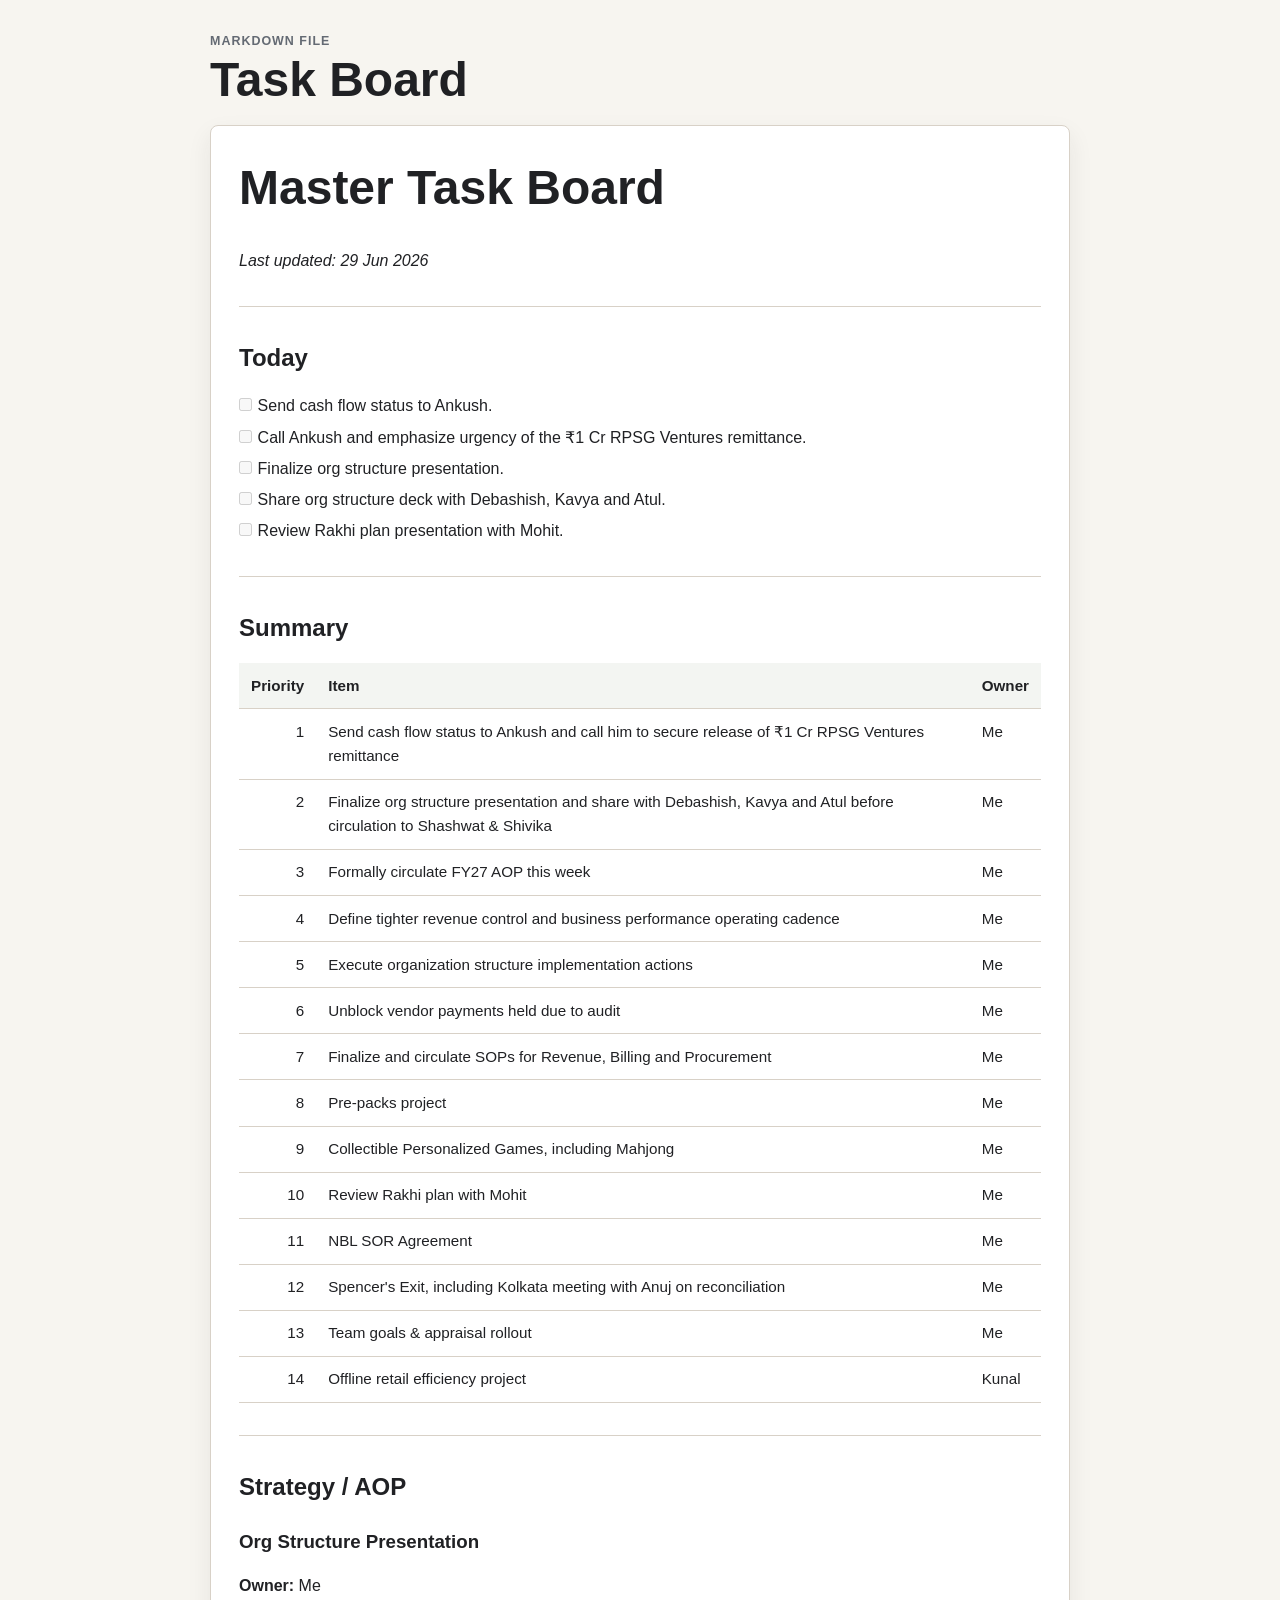
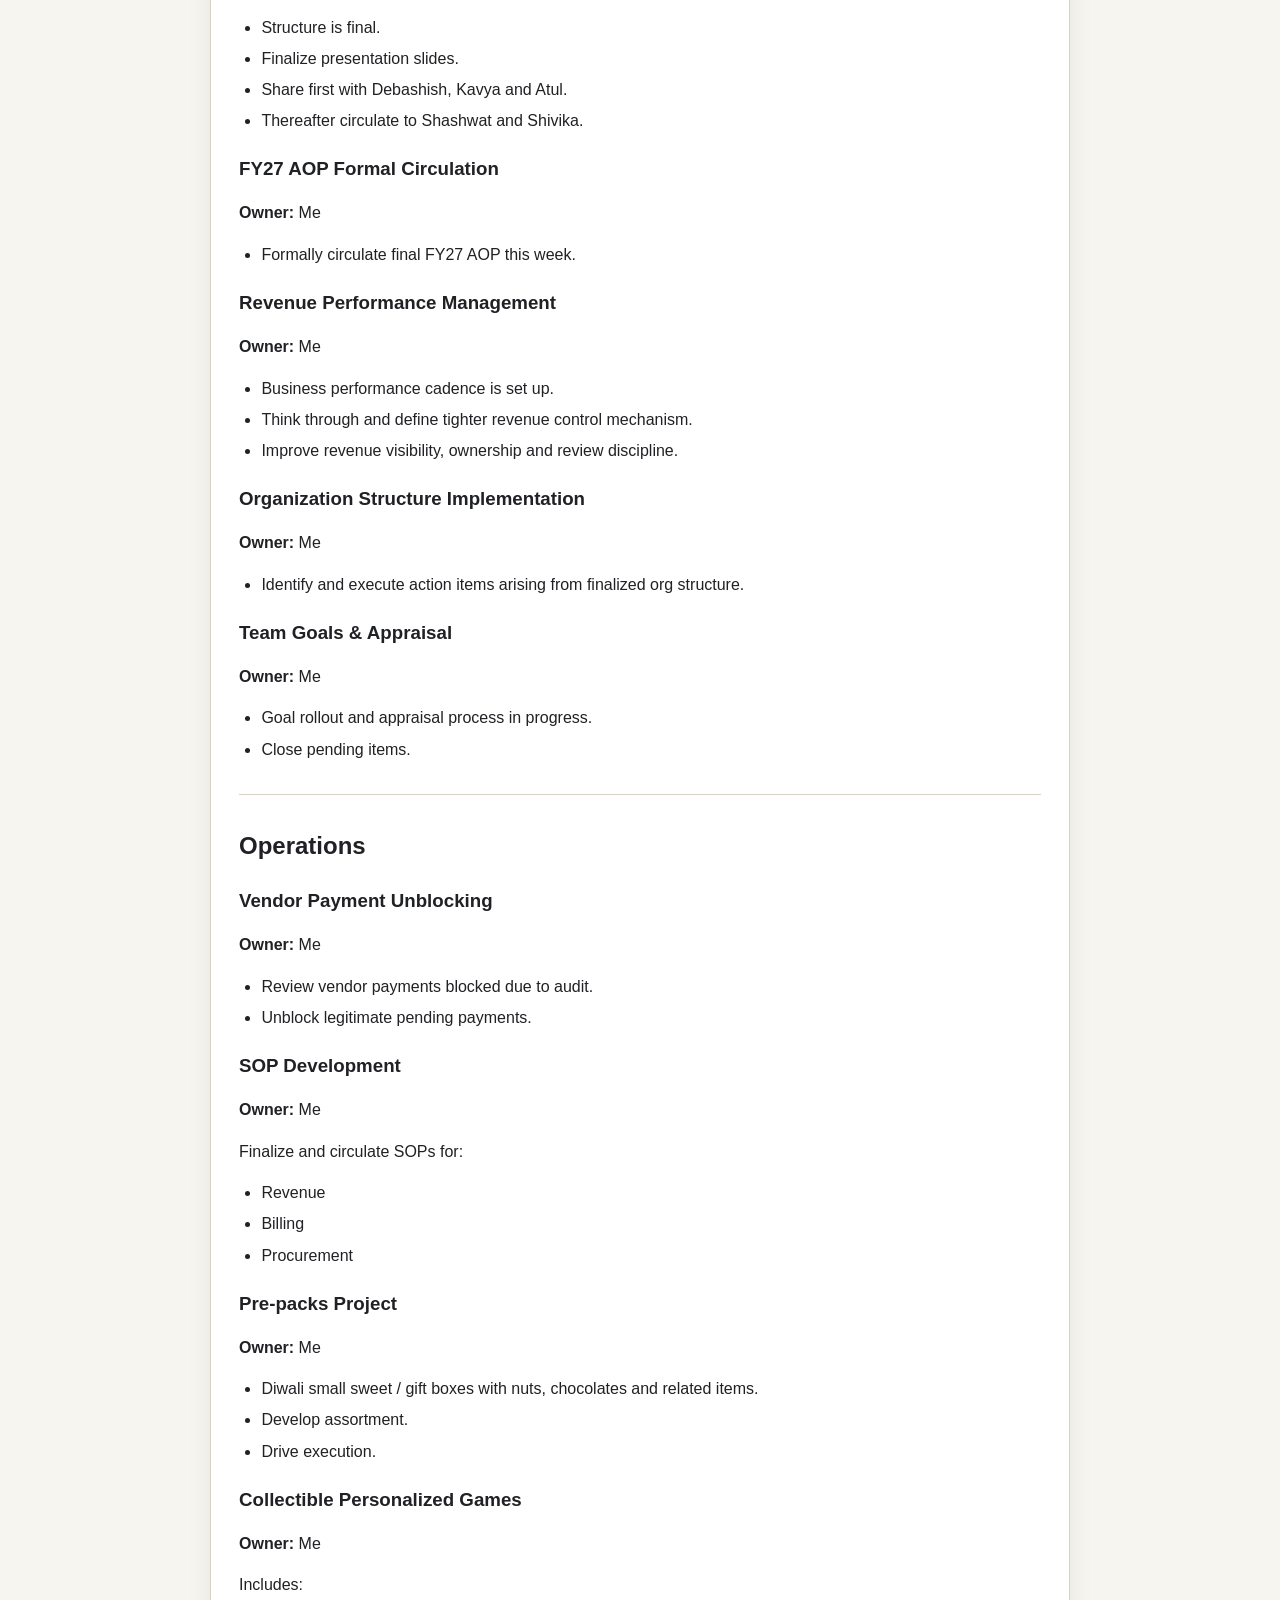
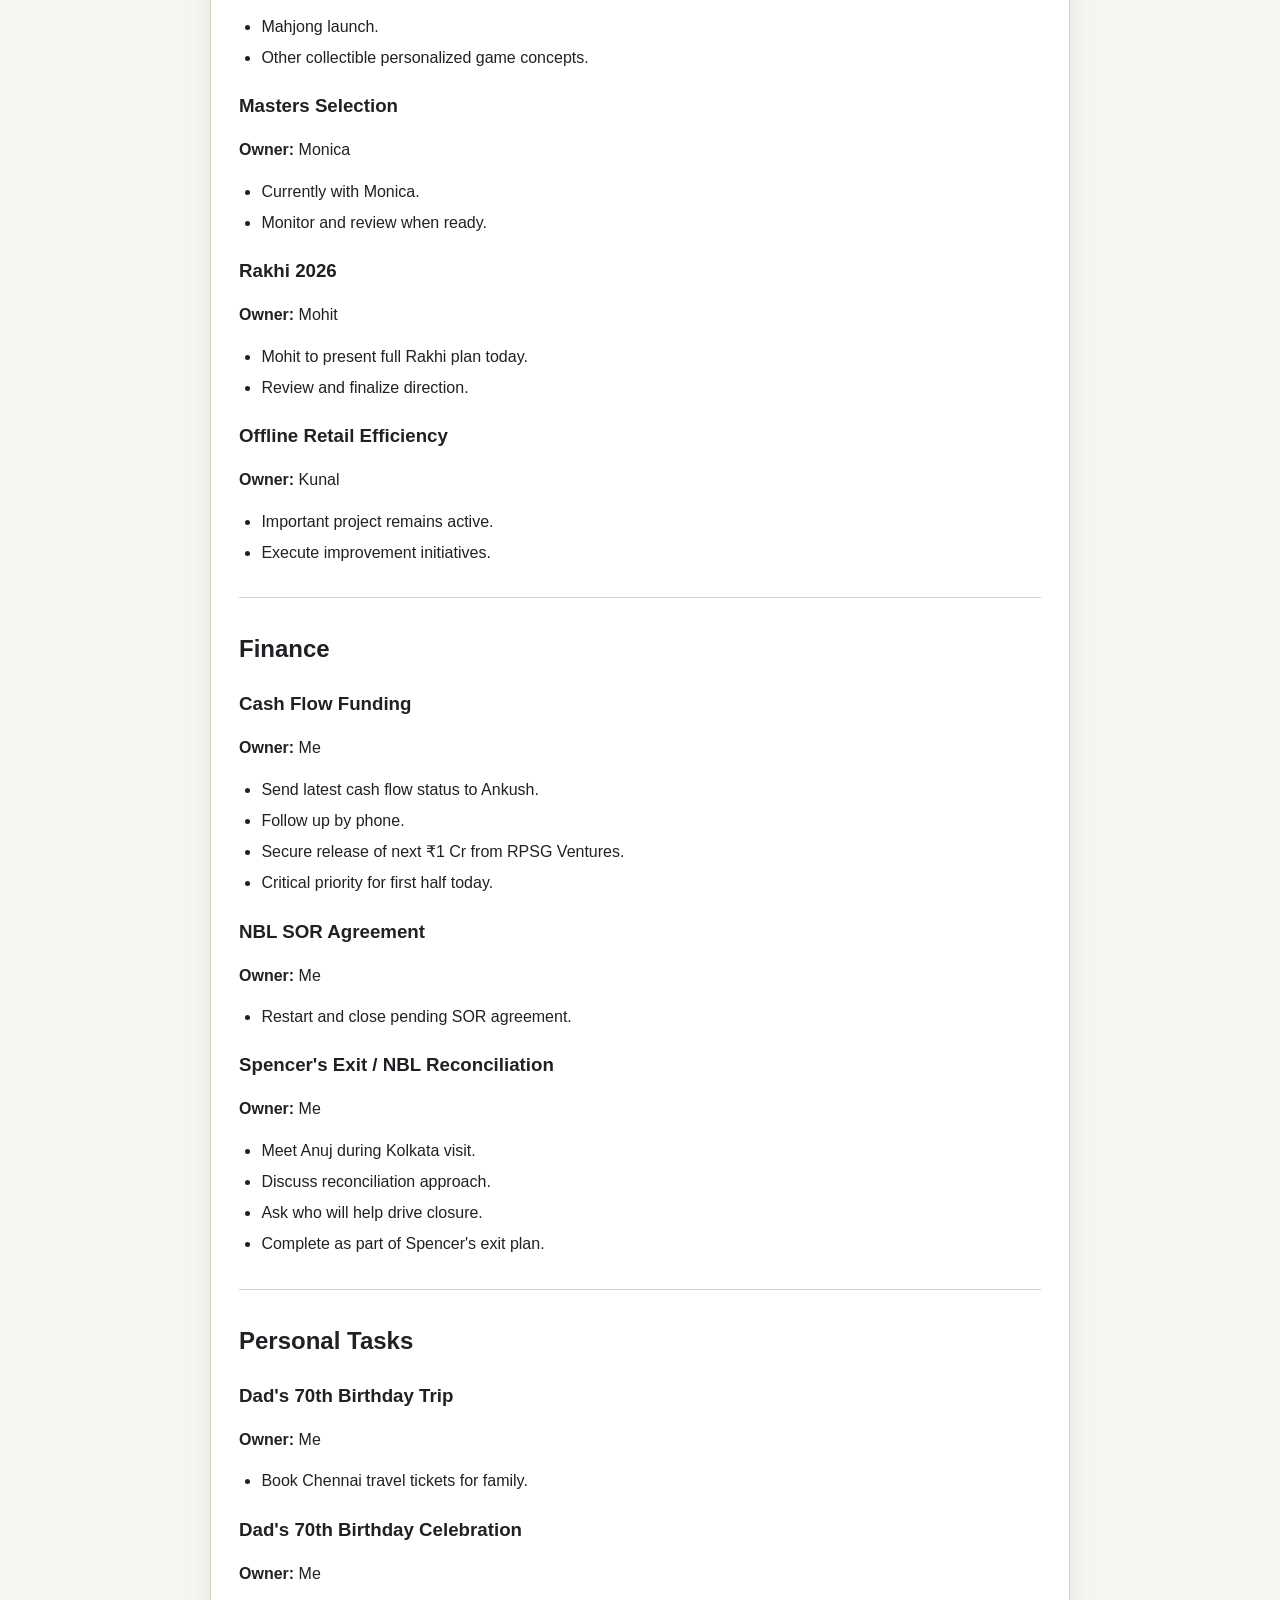
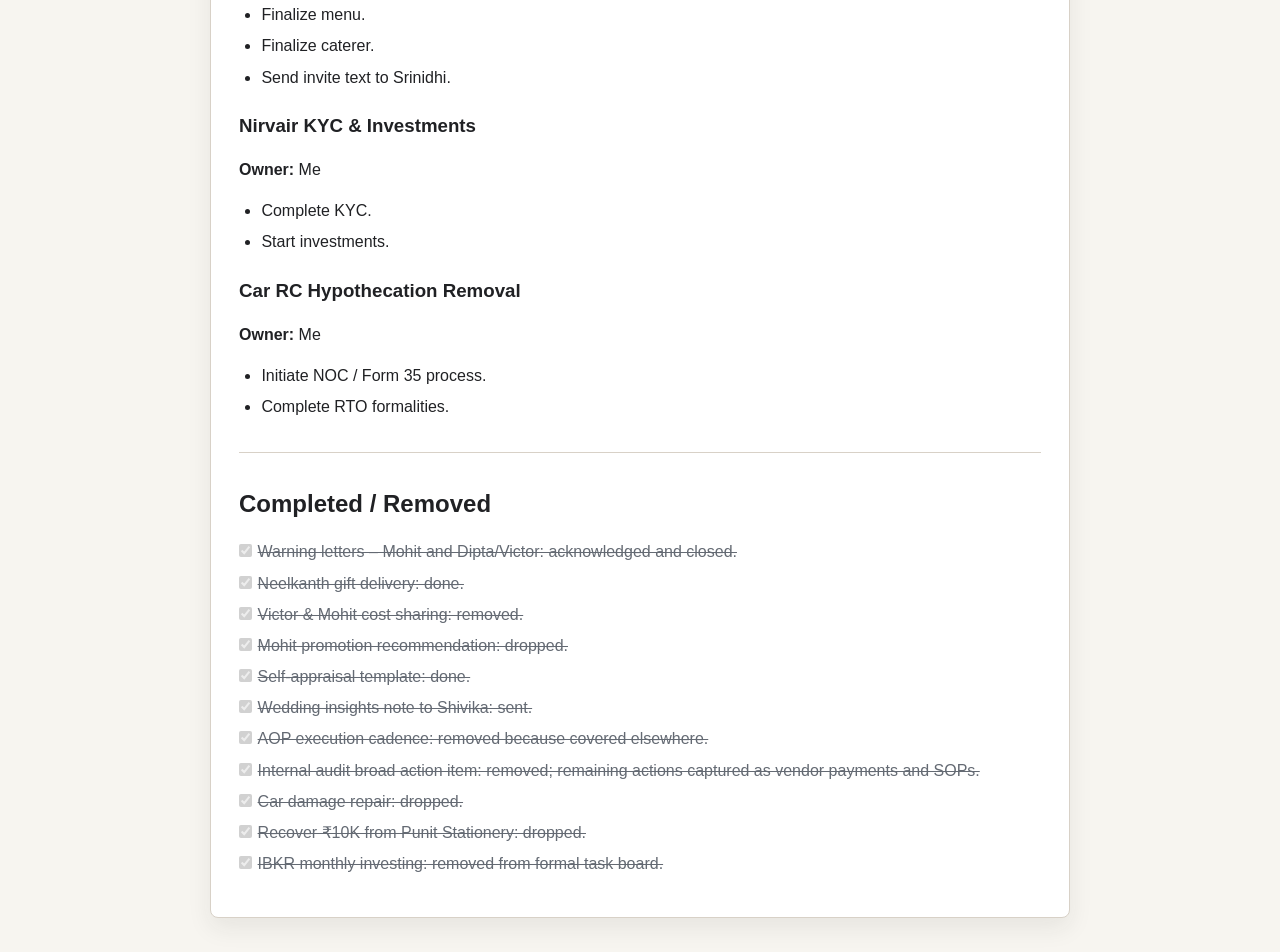
==== commit 640a339d: "markdown rendering fixes" ====
--- a/index.html
+++ b/index.html
@@ -88,6 +88,46 @@
         margin: 0.35rem 0;
       }
 
+      article li.task-item {
+        list-style: none;
+      }
+
+      article li.task-item input {
+        margin-left: -1.4rem;
+      }
+
+      article hr {
+        height: 1px;
+        margin: 2rem 0;
+        border: 0;
+        background: var(--line);
+      }
+
+      .table-wrap {
+        width: 100%;
+        overflow-x: auto;
+        margin: 1rem 0 1.4rem;
+      }
+
+      table {
+        width: 100%;
+        border-collapse: collapse;
+        font-size: 0.95rem;
+      }
+
+      th,
+      td {
+        border-bottom: 1px solid var(--line);
+        padding: 0.65rem 0.75rem;
+        text-align: left;
+        vertical-align: top;
+      }
+
+      th {
+        background: #f3f5f2;
+        font-weight: 700;
+      }
+
       article code {
         border-radius: 4px;
         background: #eef1ef;
@@ -137,7 +177,79 @@
         return escapeHtml(markdown)
           .replace(/`([^`]+)`/g, "<code>$1</code>")
           .replace(/\*\*([^*]+)\*\*/g, "<strong>$1</strong>")
+          .replace(/__([^_]+)__/g, "<strong>$1</strong>")
+          .replace(/_([^_]+)_/g, "<em>$1</em>")
           .replace(/\*([^*]+)\*/g, "<em>$1</em>");
+      }
+
+      function isTableSeparator(line) {
+        return /^\s*\|?\s*:?-{3,}:?\s*(\|\s*:?-{3,}:?\s*)+\|?\s*$/.test(line);
+      }
+
+      function isTableRow(line) {
+        return line.trim().startsWith("|") && line.trim().endsWith("|");
+      }
+
+      function parseTableCells(line) {
+        return line
+          .trim()
+          .replace(/^\|/, "")
+          .replace(/\|$/, "")
+          .split("|")
+          .map((cell) => cell.trim());
+      }
+
+      function parseAlignments(separatorLine) {
+        return parseTableCells(separatorLine).map((cell) => {
+          const left = cell.startsWith(":");
+          const right = cell.endsWith(":");
+
+          if (left && right) {
+            return "center";
+          }
+
+          if (right) {
+            return "right";
+          }
+
+          return "left";
+        });
+      }
+
+      function renderTable(lines, startIndex) {
+        const headers = parseTableCells(lines[startIndex]);
+        const alignments = parseAlignments(lines[startIndex + 1]);
+        const rows = [];
+        let index = startIndex + 2;
+
+        while (index < lines.length && isTableRow(lines[index])) {
+          rows.push(parseTableCells(lines[index]));
+          index += 1;
+        }
+
+        const head = headers
+          .map((header, cellIndex) => {
+            const align = alignments[cellIndex] || "left";
+            return `<th style="text-align: ${align}">${renderInline(header)}</th>`;
+          })
+          .join("");
+        const body = rows
+          .map((row) => {
+            const cells = headers
+              .map((_, cellIndex) => {
+                const align = alignments[cellIndex] || "left";
+                return `<td style="text-align: ${align}">${renderInline(row[cellIndex] || "")}</td>`;
+              })
+              .join("");
+
+            return `<tr>${cells}</tr>`;
+          })
+          .join("");
+
+        return {
+          html: `<div class="table-wrap"><table><thead><tr>${head}</tr></thead><tbody>${body}</tbody></table></div>`,
+          nextIndex: index
+        };
       }
 
       function renderMarkdown(markdown) {
@@ -152,9 +264,25 @@
           }
         }
 
-        for (const line of lines) {
+        for (let index = 0; index < lines.length; index += 1) {
+          const line = lines[index];
+
           if (!line.trim()) {
             closeList();
+            continue;
+          }
+
+          if (/^\s*-{3,}\s*$/.test(line)) {
+            closeList();
+            html.push("<hr>");
+            continue;
+          }
+
+          if (isTableRow(line) && index + 1 < lines.length && isTableSeparator(lines[index + 1])) {
+            closeList();
+            const table = renderTable(lines, index);
+            html.push(table.html);
+            index = table.nextIndex - 1;
             continue;
           }
 
@@ -173,7 +301,7 @@
             }
 
             const checked = task[1].toLowerCase() === "x";
-            const className = checked ? ' class="task-complete"' : "";
+            const className = checked ? ' class="task-item task-complete"' : ' class="task-item"';
             const checkbox = `<input type="checkbox" disabled${checked ? " checked" : ""}>`;
             html.push(`<li${className}>${checkbox}${renderInline(task[2])}</li>`);
             continue;
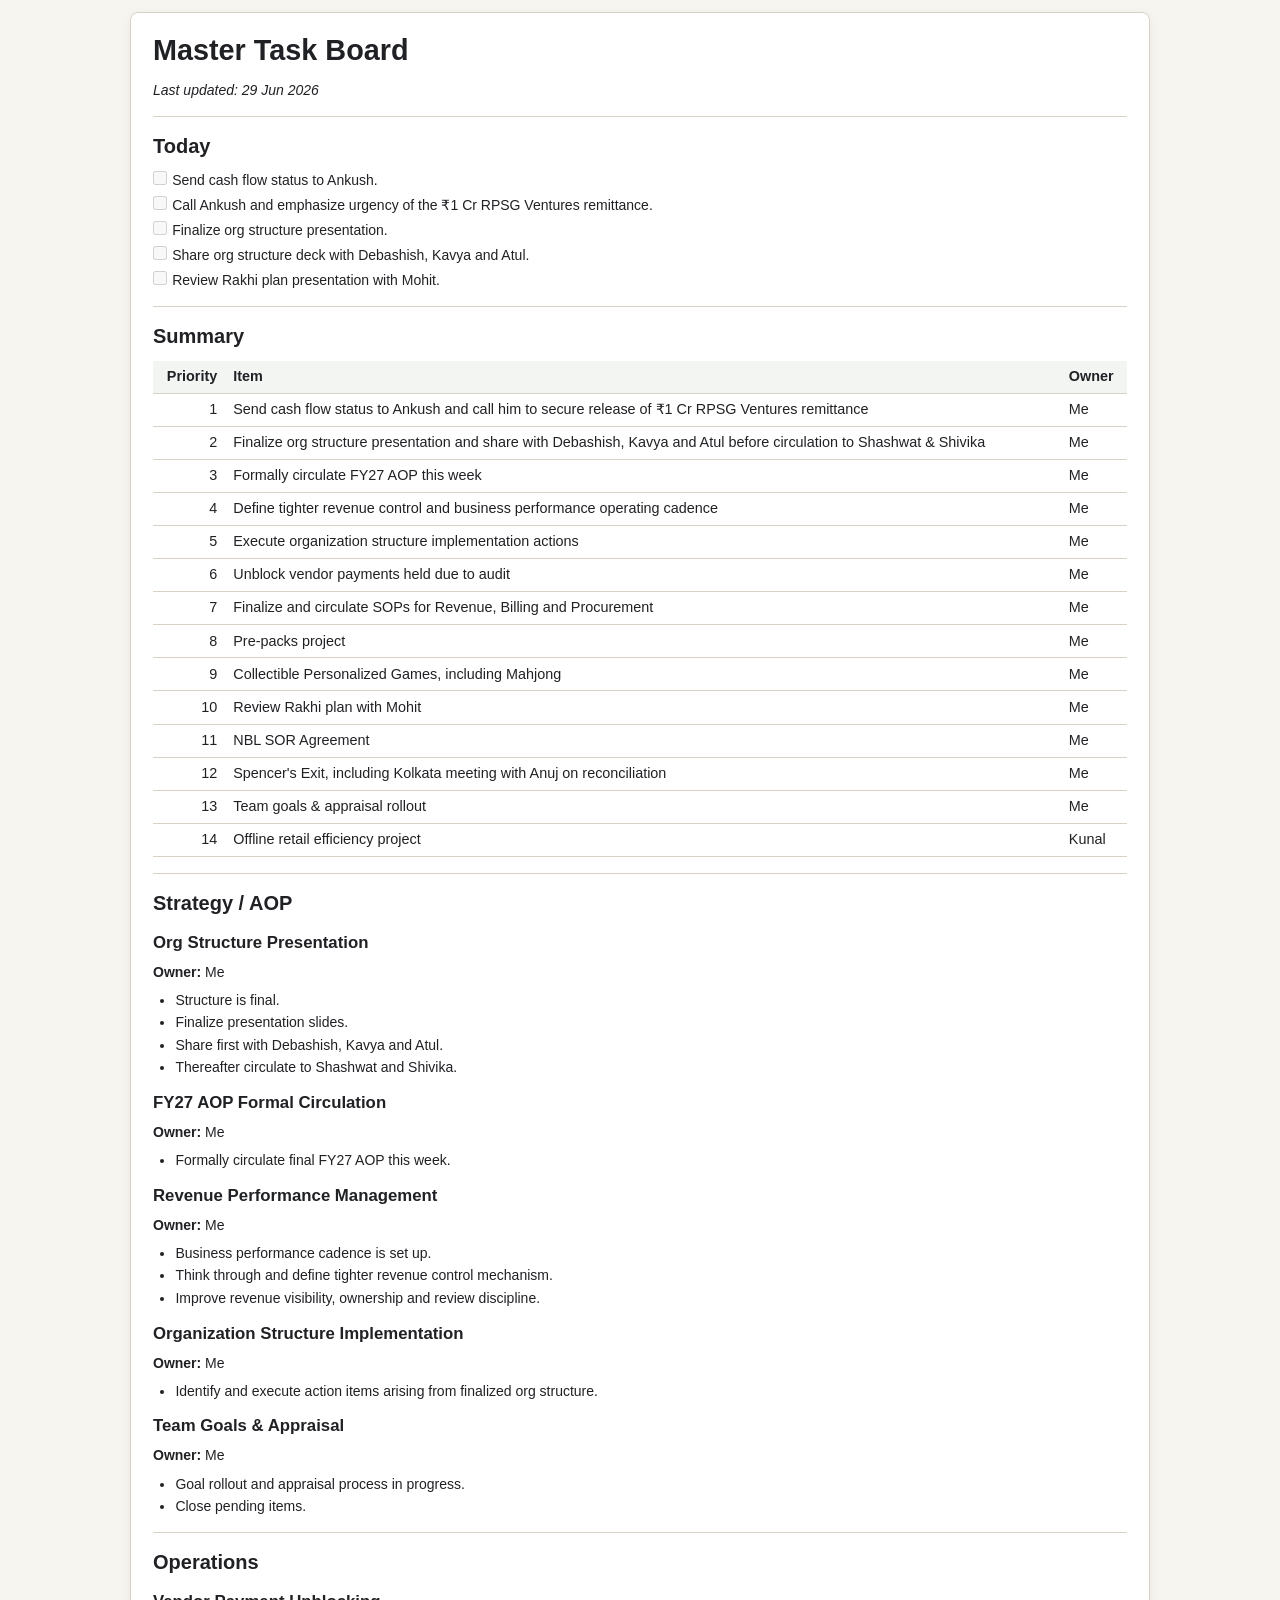
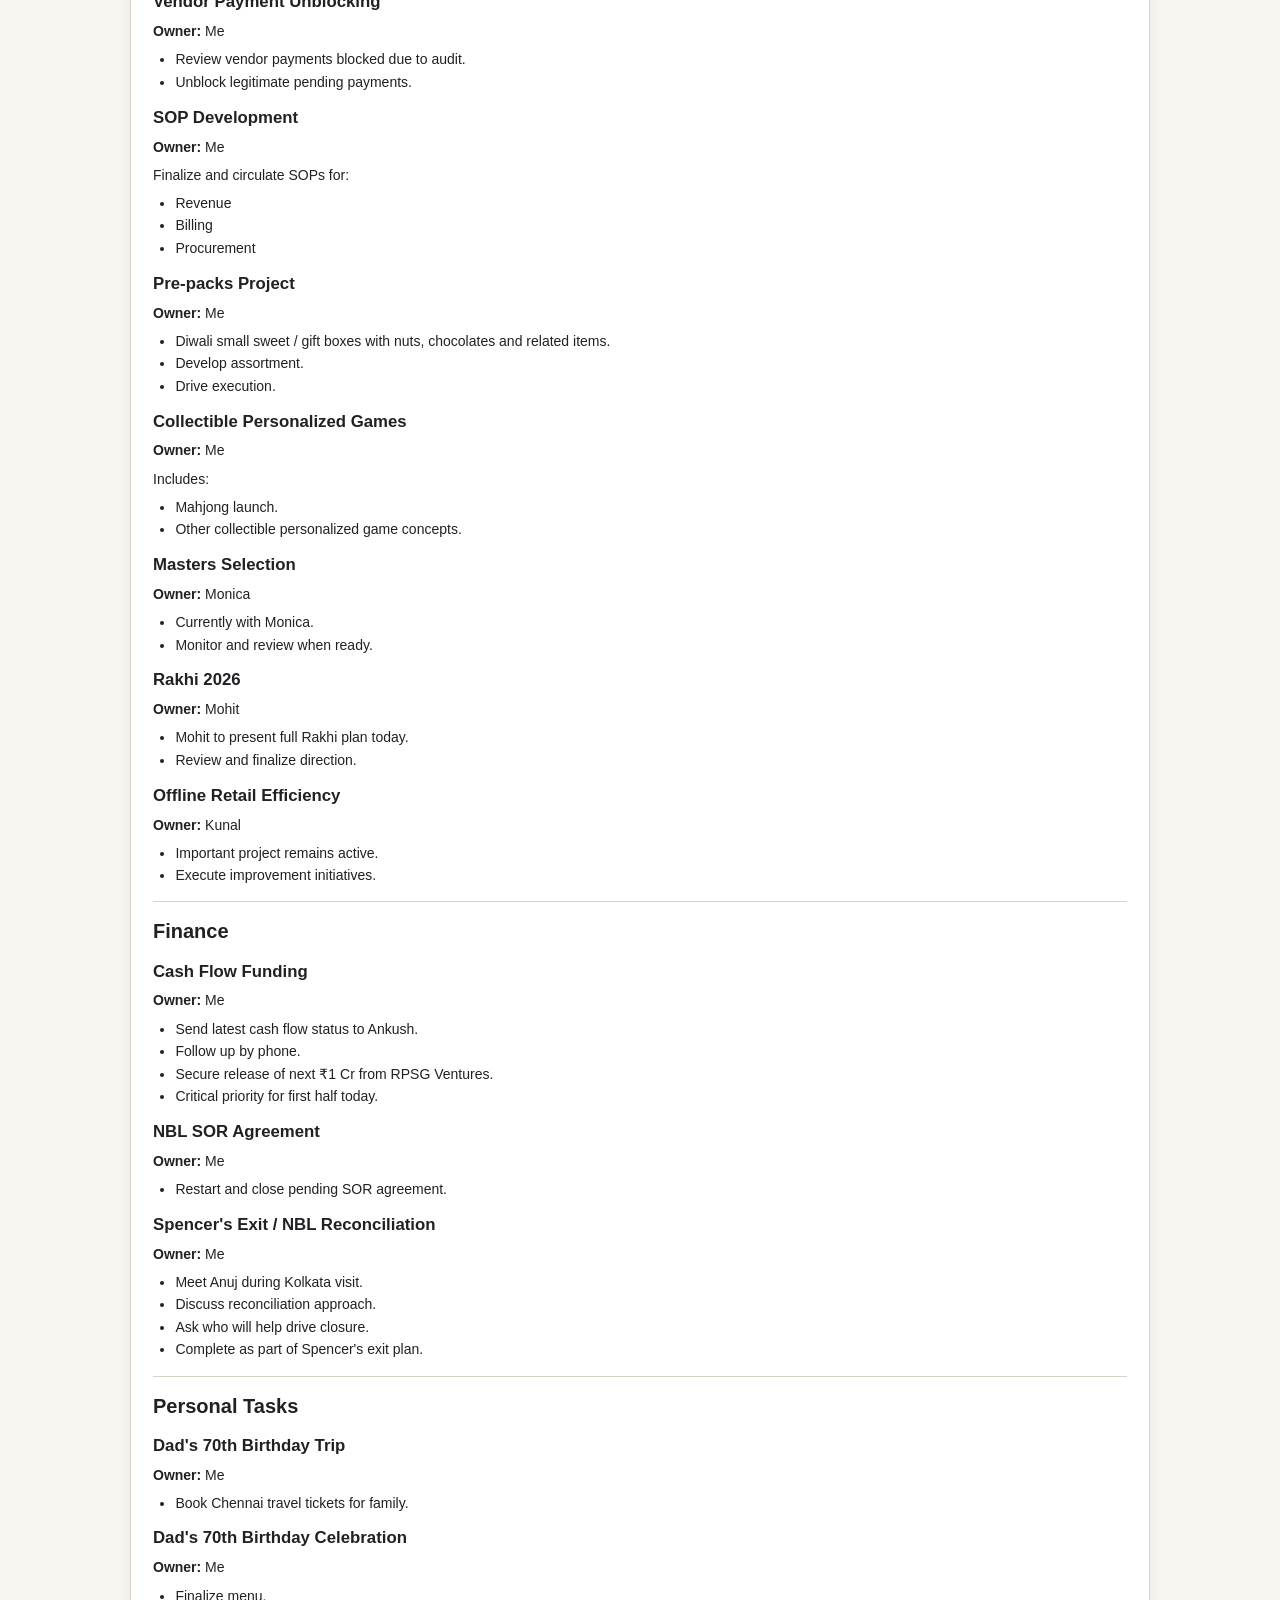
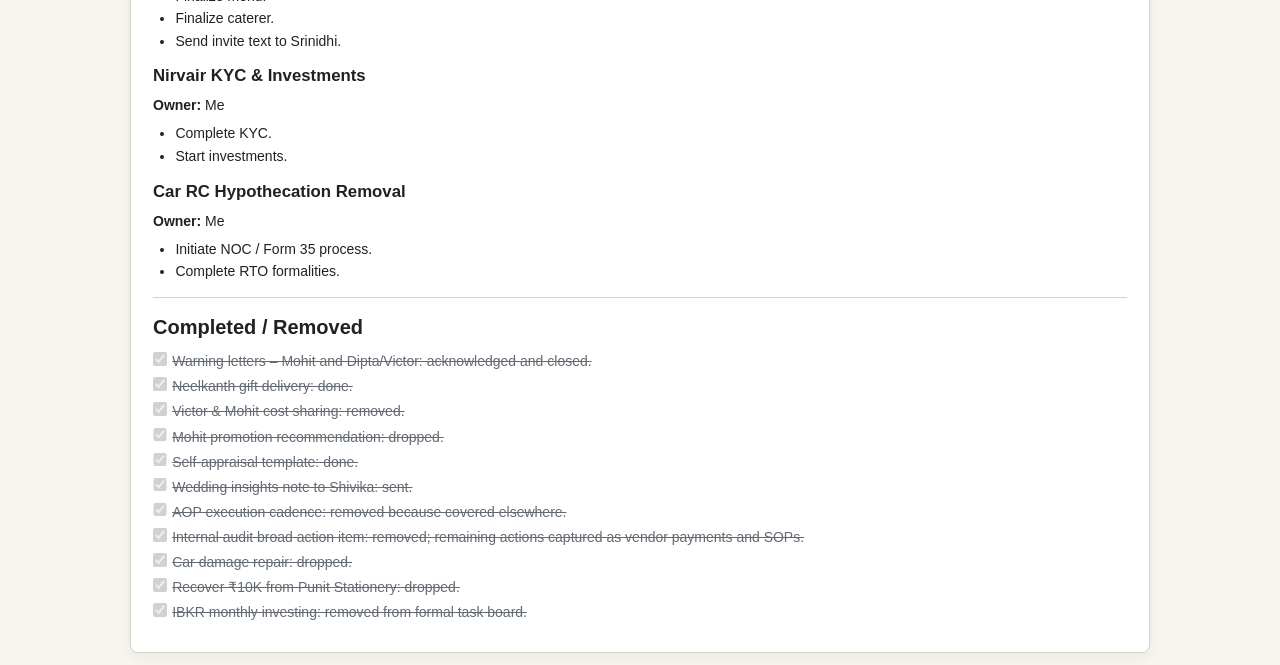
==== commit 693512e4: "page view made compact" ====
--- a/index.html
+++ b/index.html
@@ -25,26 +25,14 @@
         min-height: 100vh;
         background: var(--bg);
         color: var(--ink);
+        font-size: 14px;
         font-family: Arial, Helvetica, sans-serif;
       }
 
       main {
-        width: min(860px, calc(100vw - 32px));
+        width: min(1020px, calc(100vw - 24px));
         margin: 0 auto;
-        padding: 34px 0;
-      }
-
-      header {
-        margin-bottom: 18px;
-      }
-
-      .eyebrow {
-        margin: 0 0 4px;
-        color: var(--muted);
-        font-size: 0.78rem;
-        font-weight: 700;
-        letter-spacing: 0.08em;
-        text-transform: uppercase;
+        padding: 12px 0;
       }
 
       h1,
@@ -55,23 +43,22 @@
 
       h1 {
         margin: 0;
-        font-size: clamp(1.9rem, 5vw, 3rem);
+        font-size: 2rem;
       }
 
       article {
-        min-height: 420px;
         border: 1px solid var(--line);
         border-radius: 8px;
         background: var(--panel);
-        box-shadow: var(--shadow);
-        padding: 24px 28px;
-        line-height: 1.6;
+        box-shadow: 0 4px 14px rgba(32, 33, 36, 0.06);
+        padding: 18px 22px;
+        line-height: 1.38;
       }
 
       article h1,
       article h2,
       article h3 {
-        margin: 1.1em 0 0.45em;
+        margin: 0.8em 0 0.35em;
       }
 
       article h1:first-child,
@@ -80,12 +67,29 @@
         margin-top: 0;
       }
 
+      article h1 {
+        font-size: 1.8rem;
+      }
+
+      article h2 {
+        font-size: 1.25rem;
+      }
+
+      article h3 {
+        font-size: 1.05rem;
+      }
+
+      article p {
+        margin: 0.55rem 0;
+      }
+
       article ul {
         padding-left: 1.4rem;
+        margin: 0.45rem 0 0.75rem;
       }
 
       article li {
-        margin: 0.35rem 0;
+        margin: 0.2rem 0;
       }
 
       article li.task-item {
@@ -98,7 +102,7 @@
 
       article hr {
         height: 1px;
-        margin: 2rem 0;
+        margin: 1rem 0;
         border: 0;
         background: var(--line);
       }
@@ -106,19 +110,19 @@
       .table-wrap {
         width: 100%;
         overflow-x: auto;
-        margin: 1rem 0 1.4rem;
+        margin: 0.65rem 0 1rem;
       }
 
       table {
         width: 100%;
         border-collapse: collapse;
-        font-size: 0.95rem;
+        font-size: 0.9rem;
       }
 
       th,
       td {
         border-bottom: 1px solid var(--line);
-        padding: 0.65rem 0.75rem;
+        padding: 0.38rem 0.5rem;
         text-align: left;
         vertical-align: top;
       }
@@ -137,6 +141,8 @@
 
       input[type="checkbox"] {
         margin-right: 0.35rem;
+        width: 0.85rem;
+        height: 0.85rem;
       }
 
       .task-complete {
@@ -151,11 +157,6 @@
   </head>
   <body>
     <main>
-      <header>
-        <p class="eyebrow">Markdown File</p>
-        <h1>Task Board</h1>
-      </header>
-
       <article id="taskBoard" aria-live="polite">
         <p class="status">Loading task board...</p>
       </article>
